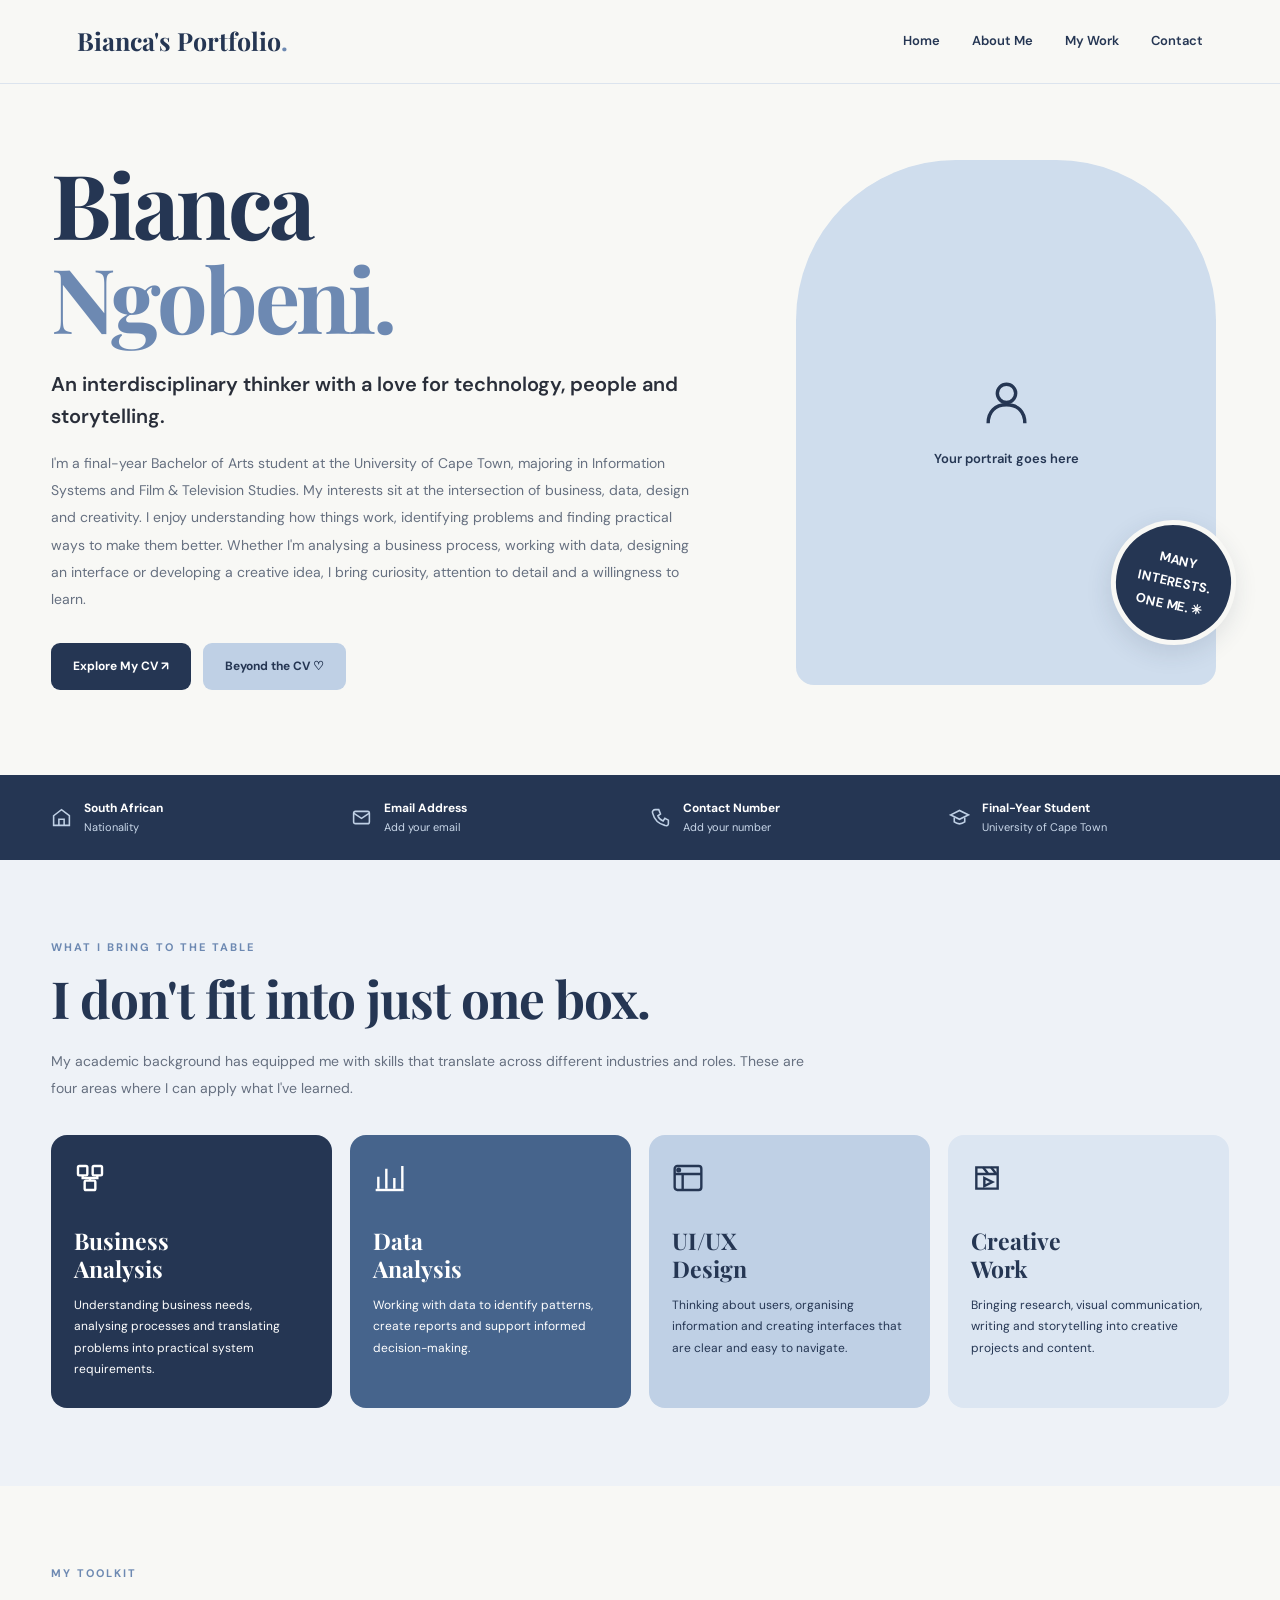
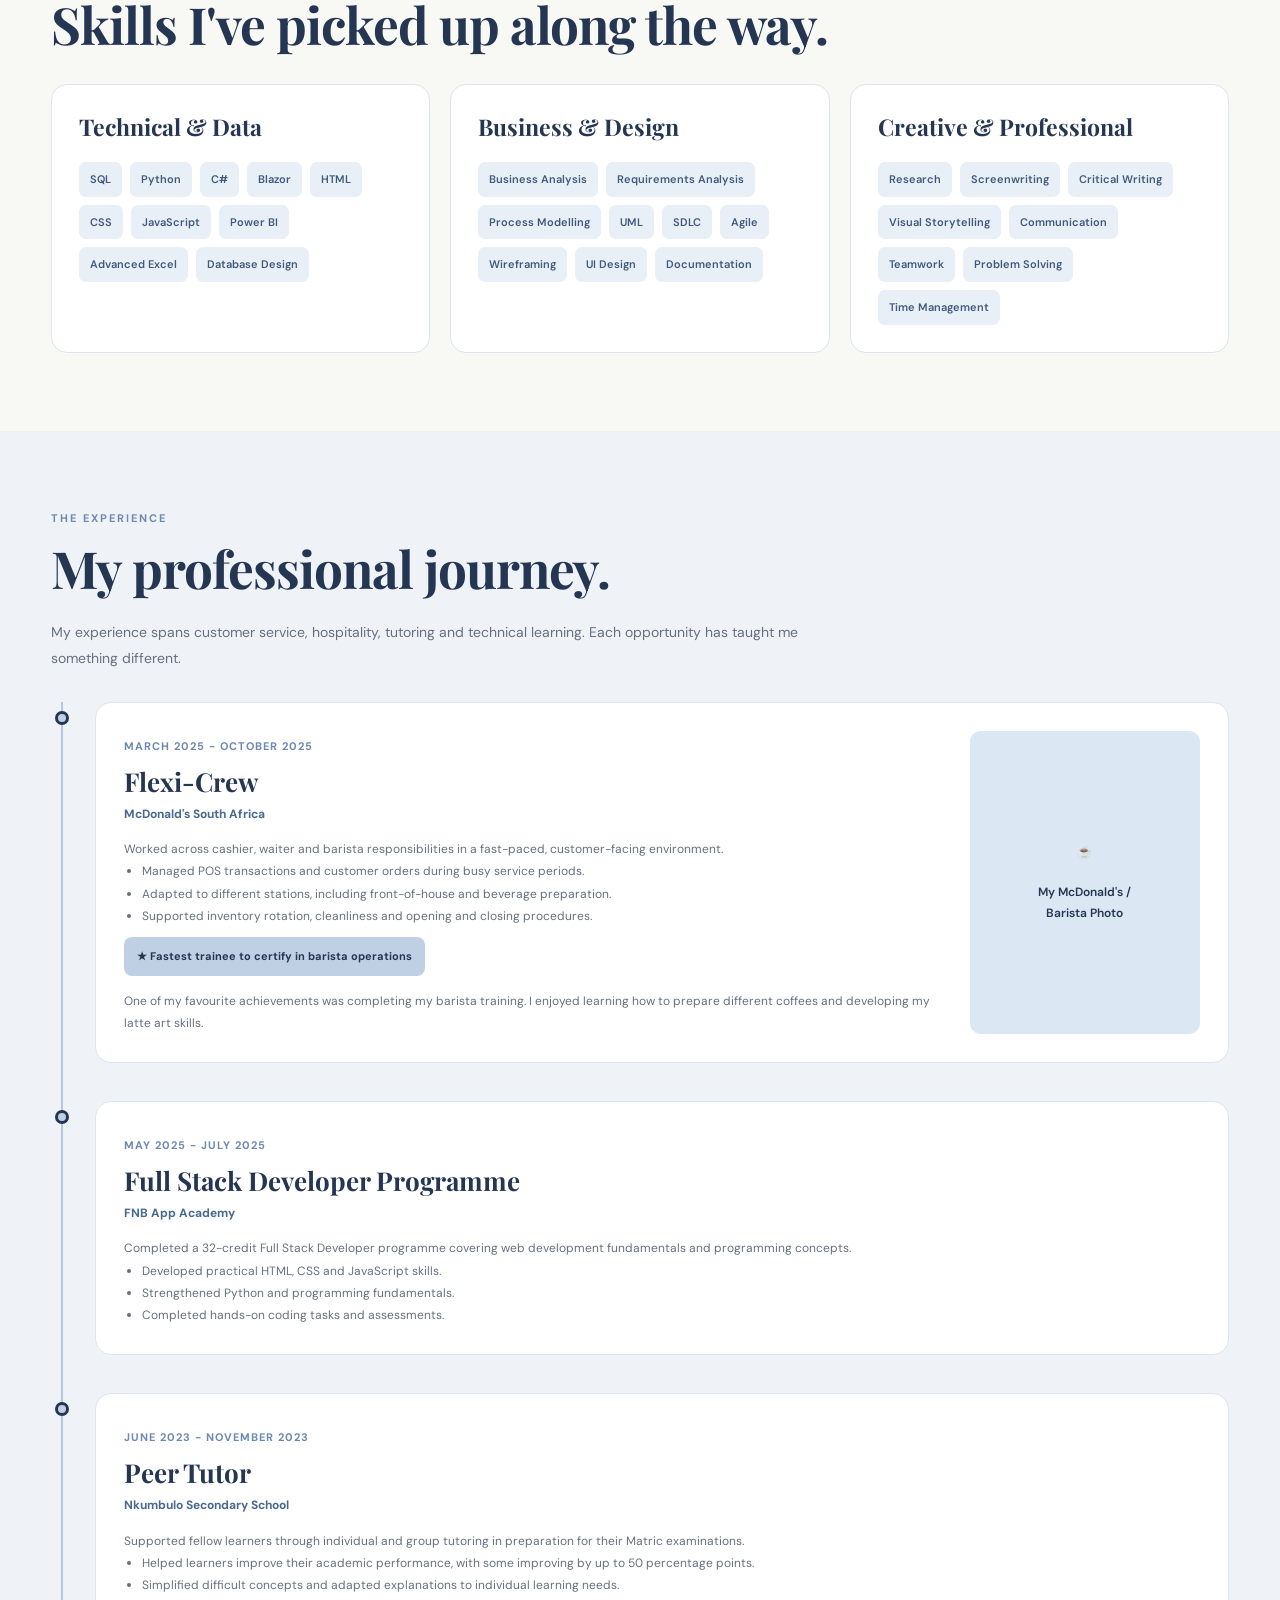
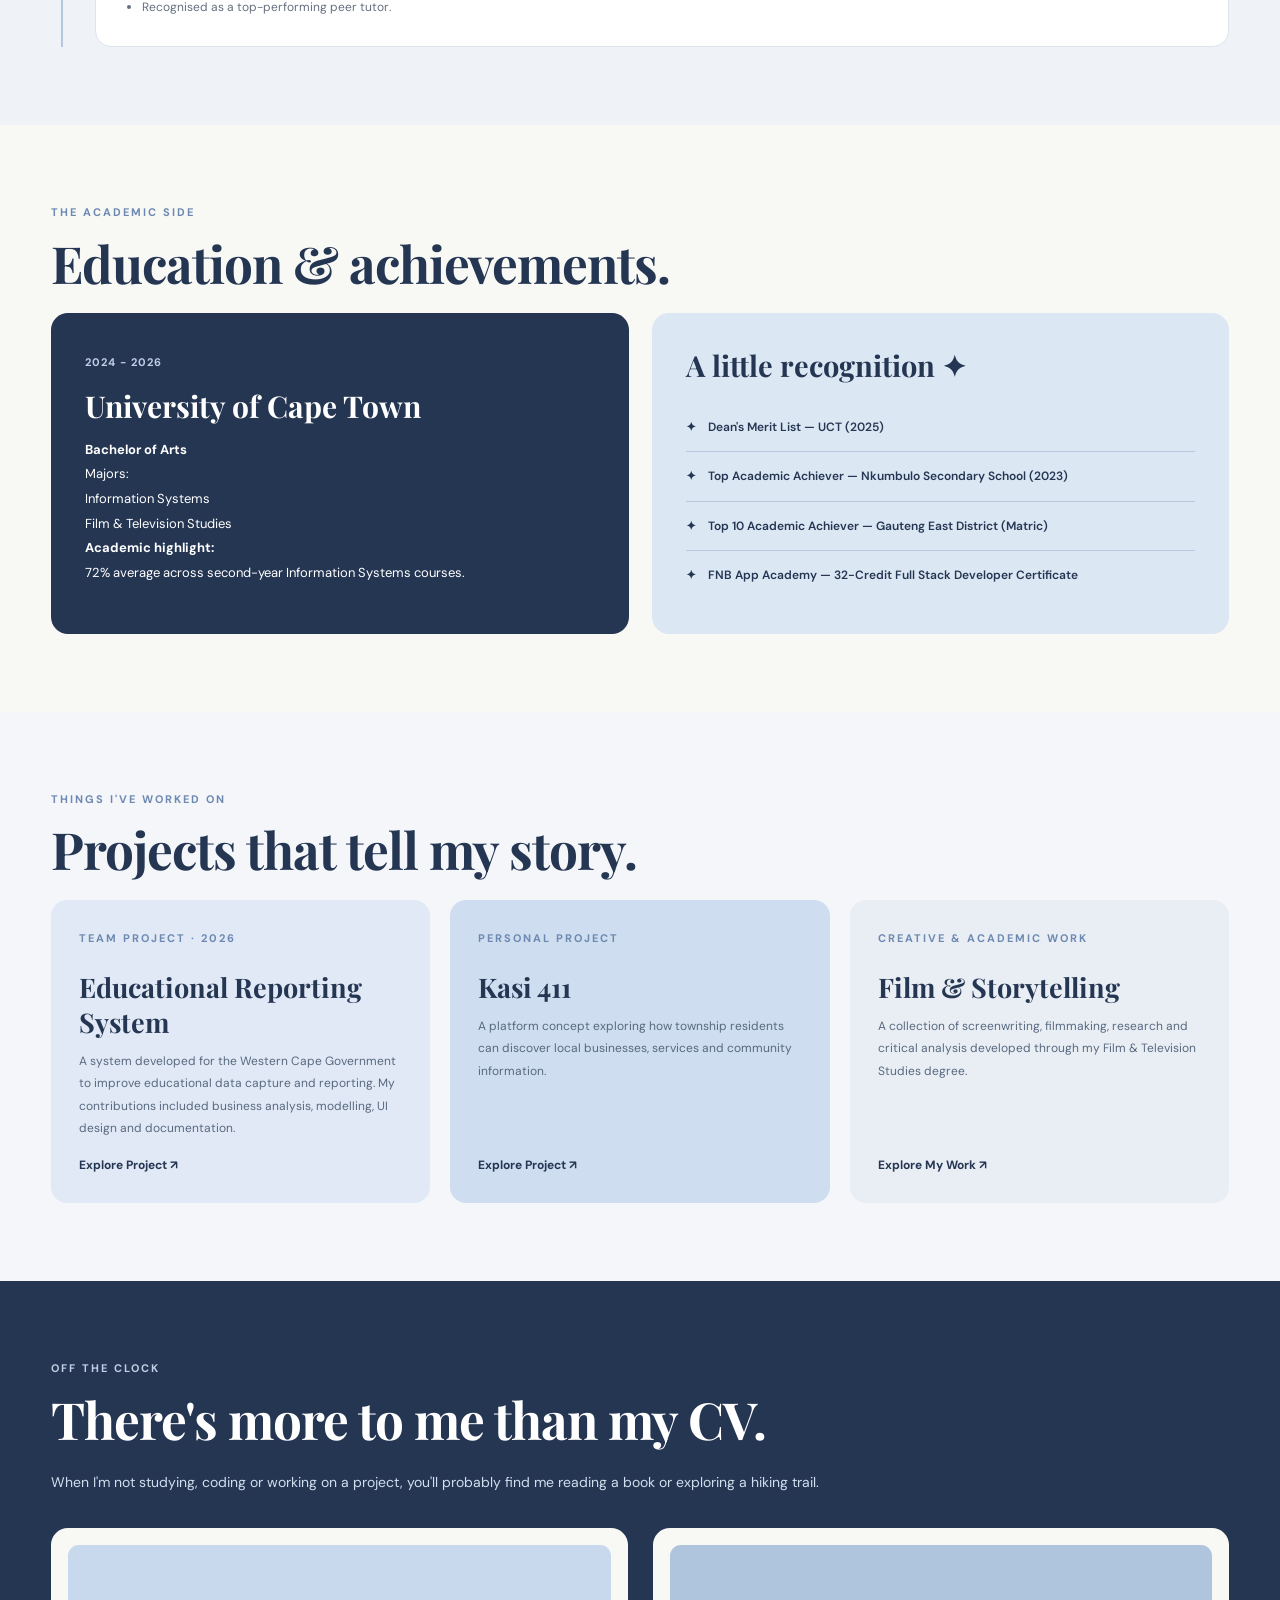
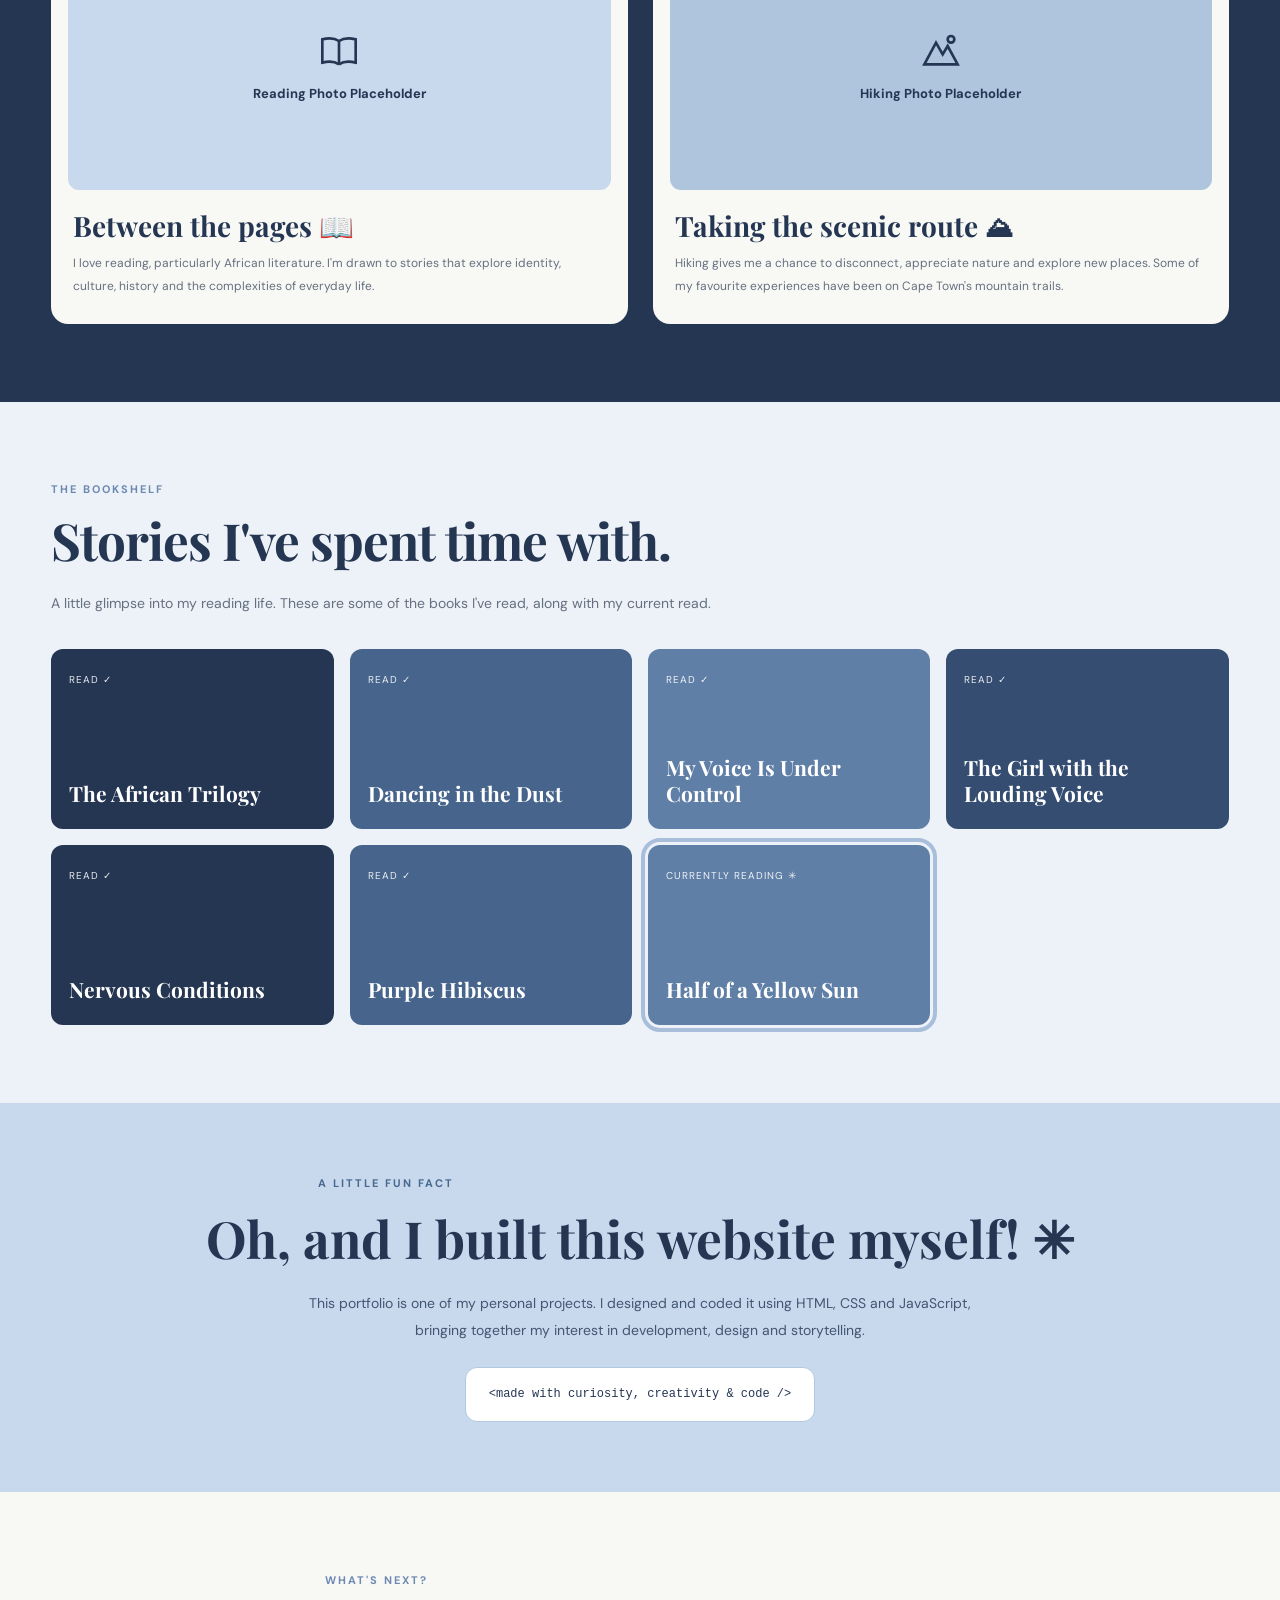
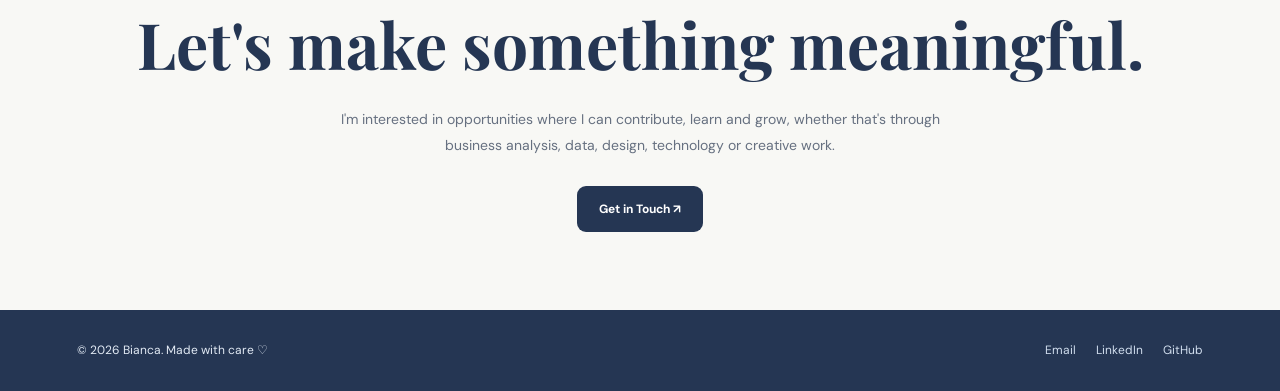
==== About.html @ 1e141e0b "Style Update" ====
<!DOCTYPE html>
<html lang="en">
<head>
<meta charset="UTF-8">
<meta name="viewport" content="width=device-width, initial-scale=1.0">

<title>About Me | Bianca Ngobeni</title>

<link rel="preconnect" href="https://fonts.googleapis.com">
<link rel="preconnect" href="https://fonts.gstatic.com" crossorigin>
<link href="https://fonts.googleapis.com/css2?family=DM+Sans:wght@400;500;600;700&family=Playfair+Display:wght@400;500;600;700;800&display=swap" rel="stylesheet">

<link rel="stylesheet" href="style.css">

<style>

/* ==========================================
   ABOUT ME — CREATIVE CV
   MIDNIGHT BLUE & POWDER PALETTE
========================================== */

body.about-cv {
    --midnight: #253653;
    --steel: #6D89B2;
    --powder: #BFD0E5;
    --pale-blue: #E8EFF7;
    --ivory: #F8F8F5;
    --white: #FFFFFF;
    --ink: #292E39;
    --muted: #667080;
    --border: #DCE4EE;

    margin: 0;
    background: var(--ivory);
    color: var(--ink);
    font-family: 'DM Sans', sans-serif;
    line-height: 1.7;
}

.about-cv *,
.about-cv *::before,
.about-cv *::after {
    box-sizing: border-box;
}

.about-cv h1,
.about-cv h2,
.about-cv h3,
.about-cv h4 {
    font-family: 'Playfair Display', Georgia, serif;
}

.about-cv a {
    text-decoration: none;
}

.about-cv .cv-container {
    width: min(92%, 1240px);
    margin: 0 auto;
}

.about-cv .cv-section {
    padding: 78px 0;
}

.about-cv .cv-eyebrow {
    color: var(--steel);
    font-size: 11px;
    font-weight: 700;
    letter-spacing: 2px;
    text-transform: uppercase;
    margin: 0 0 12px;
}

.about-cv .cv-section-heading {
    color: var(--midnight);
    font-size: clamp(34px, 4vw, 54px);
    line-height: 1.16;
    letter-spacing: -1px;
    margin: 0 0 20px;
}

.about-cv .cv-section-intro {
    max-width: 770px;
    color: var(--muted);
    font-size: 14px;
    line-height: 1.9;
    margin: 0 0 30px;
}

/* ==========================================
   NAVIGATION
========================================== */

.about-cv .navbar {
    position: sticky;
    top: 0;
    z-index: 1000;
    width: 100%;
    display: flex;
    align-items: center;
    justify-content: space-between;
    padding: 20px 6%;
    background: var(--ivory);
    border-bottom: 1px solid var(--border);
}

.about-cv .navbar .logo {
    font-family: 'Playfair Display', serif;
    font-size: 25px;
    font-weight: 700;
    color: var(--midnight);
    text-decoration: none;
}

.about-cv .navbar .logo span {
    color: var(--steel);
}

.about-cv .nav-links {
    display: flex;
    gap: 32px;
    align-items: center;
}

.about-cv .nav-links a {
    color: var(--midnight);
    font-size: 13px;
    font-weight: 600;
}

.about-cv .nav-links a:hover {
    color: var(--steel);
}

.about-cv .menu-toggle {
    display: none;
    border: 0;
    background: transparent;
    color: var(--midnight);
    font-size: 26px;
    cursor: pointer;
}

/* ==========================================
   HERO
========================================== */

.cv-hero {
    padding: 72px 0 85px;
    overflow: hidden;
    background: var(--ivory);
}

.cv-hero-grid {
    display: grid;
    grid-template-columns: 1.2fr 0.8fr;
    gap: 65px;
    align-items: center;
}

.cv-hello {
    display: inline-flex;
    align-items: center;
    gap: 8px;
    padding: 9px 17px;
    border-radius: 30px;
    background: var(--pale-blue);
    color: var(--midnight);
    font-size: 12px;
    font-weight: 700;
    margin-bottom: 25px;
}

.cv-hero h1 {
    color: var(--midnight);
    font-size: clamp(60px, 7vw, 100px);
    letter-spacing: -3px;
    line-height: 1.05;
    margin: 0 0 24px;
}

.cv-hero h1 span {
    color: var(--steel);
}

.cv-hero-subtitle {
    max-width: 660px;
    font-size: 20px;
    font-weight: 600;
    line-height: 1.6;
    margin: 0 0 18px;
}

.cv-hero-description {
    max-width: 650px;
    color: var(--muted);
    font-size: 14px;
    line-height: 1.95;
    margin: 0;
}

.cv-hero-actions {
    display: flex;
    flex-wrap: wrap;
    gap: 12px;
    margin-top: 30px;
}

.cv-btn {
    display: inline-flex;
    justify-content: center;
    align-items: center;
    gap: 9px;
    padding: 13px 22px;
    border-radius: 9px;
    font-size: 12px;
    font-weight: 700;
    transition: transform 0.2s, background 0.2s;
}

.cv-btn:hover {
    transform: translateY(-3px);
}

.cv-btn-primary {
    background: var(--midnight);
    color: var(--white) !important;
}

.cv-btn-primary:hover {
    background: #344C70;
}

.cv-btn-secondary {
    background: var(--powder);
    color: var(--midnight) !important;
}

/* PROFILE PHOTO */

.cv-photo-wrap {
    position: relative;
    max-width: 420px;
    width: 100%;
    margin: 0 auto;
}

.cv-photo {
    aspect-ratio: 4 / 5;
    background: #CFDDED;
    border-radius: 160px 160px 18px 18px;
    overflow: hidden;
    display: flex;
    align-items: center;
    justify-content: center;
}

.cv-photo img {
    width: 100%;
    height: 100%;
    object-fit: cover;
}

.cv-photo-placeholder {
    text-align: center;
    color: var(--midnight);
    padding: 25px;
}

.cv-photo-placeholder svg {
    width: 55px;
    height: 55px;
    margin-bottom: 10px;
}

.cv-photo-placeholder p {
    font-size: 13px;
    font-weight: 600;
}

.cv-photo-sticker {
    position: absolute;
    right: -20px;
    bottom: 40px;
    width: 125px;
    height: 125px;
    background: var(--midnight);
    color: var(--white);
    border: 5px solid var(--ivory);
    border-radius: 50%;
    display: flex;
    align-items: center;
    justify-content: center;
    text-align: center;
    transform: rotate(12deg);
    font-size: 13px;
    font-weight: 700;
    box-shadow: 0 8px 25px #25365320;
}

/* ==========================================
   QUICK INFORMATION
========================================== */

.cv-info-strip {
    background: var(--midnight);
    color: white;
    padding: 23px 0;
}

.cv-info-grid {
    display: grid;
    grid-template-columns: repeat(4, minmax(0, 1fr));
    gap: 20px;
}

.cv-info-item {
    display: flex;
    align-items: center;
    gap: 12px;
    font-size: 12px;
}

.cv-info-item svg {
    width: 21px;
    height: 21px;
    flex-shrink: 0;
    stroke: var(--powder);
}

.cv-info-item strong {
    display: block;
    font-size: 12px;
    color: white;
}

.cv-info-item span {
    display: block;
    font-size: 11px;
    color: #C9D7E9;
}

.cv-info-item a {
    color: white;
}

/* ==========================================
   INTERDISCIPLINARY ROLES
========================================== */

.cv-disciplines {
    background: #EEF2F7;
}

.cv-discipline-grid {
    display: grid;
    grid-template-columns: repeat(4, minmax(0, 1fr));
    gap: 18px;
    margin-top: 34px;
}

.cv-discipline-card {
    min-height: 230px;
    border-radius: 16px;
    padding: 27px 23px;
    transition: transform 0.2s;
}

.cv-discipline-card:hover {
    transform: translateY(-5px);
}

.cv-discipline-card svg {
    width: 32px;
    height: 32px;
    margin-bottom: 25px;
    stroke-width: 1.8;
}

.cv-discipline-card h3 {
    font-size: 23px;
    line-height: 1.2;
    margin: 0 0 12px;
}

.cv-discipline-card p {
    font-size: 12px;
    line-height: 1.8;
    margin: 0;
}

.cv-discipline-card:nth-child(1) {
    background: var(--midnight);
    color: white;
}

.cv-discipline-card:nth-child(2) {
    background: #46648C;
    color: white;
}

.cv-discipline-card:nth-child(3) {
    background: var(--powder);
    color: var(--midnight);
}

.cv-discipline-card:nth-child(4) {
    background: #DCE6F2;
    color: var(--midnight);
}

/* ==========================================
   SKILLS
========================================== */

.cv-skills-grid {
    display: grid;
    grid-template-columns: repeat(3, minmax(0, 1fr));
    gap: 20px;
    margin-top: 30px;
}

.cv-skill-box {
    background: white;
    border: 1px solid var(--border);
    border-radius: 16px;
    padding: 27px;
}

.cv-skill-box h3 {
    color: var(--midnight);
    font-size: 23px;
    margin: 0 0 20px;
}

.cv-skill-tags {
    display: flex;
    flex-wrap: wrap;
    gap: 8px;
}

.cv-skill-tags span {
    padding: 8px 11px;
    border-radius: 7px;
    background: var(--pale-blue);
    color: #405A7C;
    font-size: 11px;
    font-weight: 600;
}

/* ==========================================
   PROFESSIONAL EXPERIENCE
========================================== */

.cv-experience {
    background: #EFF3F8;
}

.cv-timeline {
    border-left: 2px solid #B4C7DE;
    margin-left: 10px;
    padding-left: 32px;
}

.cv-timeline-item {
    position: relative;
    margin-bottom: 38px;
}

.cv-timeline-item:last-child {
    margin-bottom: 0;
}

.cv-timeline-item::before {
    content: "";
    position: absolute;
    left: -40px;
    top: 9px;
    width: 14px;
    height: 14px;
    background: var(--powder);
    border: 3px solid var(--midnight);
    border-radius: 50%;
}

.cv-experience-card {
    display: grid;
    grid-template-columns: minmax(0, 1fr) 230px;
    gap: 26px;
    background: white;
    border: 1px solid var(--border);
    border-radius: 16px;
    padding: 28px;
}

.cv-experience-card.no-photo {
    grid-template-columns: 1fr;
}

.cv-date {
    color: var(--steel);
    font-size: 11px;
    font-weight: 700;
    letter-spacing: 1px;
}

.cv-experience-card h3 {
    color: var(--midnight);
    font-size: 26px;
    margin: 7px 0 5px;
}

.cv-company {
    color: #49698F;
    font-size: 12px;
    font-weight: 700;
    margin-bottom: 14px;
}

.cv-experience-card p,
.cv-experience-card li {
    color: var(--muted);
    font-size: 12px;
    line-height: 1.85;
}

.cv-experience-card ul {
    padding-left: 18px;
}

.cv-experience-photo {
    min-height: 235px;
    background: #DCE7F4;
    border-radius: 11px;
    overflow: hidden;
    display: flex;
    align-items: center;
    justify-content: center;
    text-align: center;
    color: var(--midnight);
    font-size: 12px;
    font-weight: 600;
}

.cv-experience-photo img {
    width: 100%;
    height: 100%;
    object-fit: cover;
}

.cv-achievement-pill {
    display: inline-flex;
    align-items: center;
    gap: 7px;
    background: var(--powder);
    color: var(--midnight);
    border-radius: 8px;
    padding: 10px 13px;
    font-size: 11px;
    font-weight: 700;
    margin-top: 10px;
}

/* ==========================================
   EDUCATION & ACHIEVEMENTS
========================================== */

.cv-education-grid {
    display: grid;
    grid-template-columns: 1fr 1fr;
    gap: 23px;
}

.cv-education-card {
    background: var(--midnight);
    color: white;
    border-radius: 17px;
    padding: 34px;
}

.cv-education-card h3 {
    font-size: 30px;
    margin: 12px 0;
}

.cv-education-card p {
    font-size: 13px;
    line-height: 1.9;
}

.cv-education-card .cv-date {
    color: var(--powder);
}

.cv-awards-card {
    background: #DCE7F4;
    color: var(--midnight);
    border-radius: 17px;
    padding: 34px;
}

.cv-awards-card h3 {
    font-size: 29px;
    margin: 0 0 18px;
}

.cv-award-item {
    display: flex;
    gap: 12px;
    align-items: flex-start;
    padding: 14px 0;
    border-bottom: 1px solid #B8C9DE;
    font-size: 12px;
    font-weight: 600;
}

.cv-award-item:last-child {
    border-bottom: 0;
}

.cv-award-item svg {
    width: 19px;
    height: 19px;
    flex-shrink: 0;
}

/* ==========================================
   PROJECTS
========================================== */

.cv-projects {
    background: #F4F6FA;
}

.cv-project-grid {
    display: grid;
    grid-template-columns: repeat(3, minmax(0, 1fr));
    gap: 20px;
}

.cv-project-card {
    min-height: 260px;
    display: flex;
    flex-direction: column;
    padding: 28px;
    border-radius: 16px;
    background: #E0E9F5;
}

.cv-project-card:nth-child(2) {
    background: #CEDDEF;
}

.cv-project-card:nth-child(3) {
    background: #E9EEF5;
}

.cv-project-card h3 {
    color: var(--midnight);
    font-size: 27px;
    margin: 10px 0;
}

.cv-project-card p {
    color: #58697F;
    font-size: 12px;
    line-height: 1.85;
}

.cv-project-card a {
    color: var(--midnight);
    font-size: 12px;
    font-weight: 700;
    margin-top: auto;
    padding-top: 16px;
}

/* ==========================================
   PERSONAL INTERESTS
========================================== */

.cv-personal {
    background: var(--midnight);
    color: white;
}

.cv-personal .cv-eyebrow {
    color: var(--powder);
}

.cv-personal .cv-section-heading {
    color: white;
}

.cv-personal .cv-section-intro {
    color: #D1DEEE;
}

.cv-hobby-grid {
    display: grid;
    grid-template-columns: 1fr 1fr;
    gap: 25px;
    margin-top: 32px;
}

.cv-hobby-card {
    background: var(--ivory);
    color: var(--ink);
    padding: 17px;
    border-radius: 17px;
}

.cv-hobby-image {
    height: 245px;
    border-radius: 11px;
    background: #C8D9ED;
    display: flex;
    align-items: center;
    justify-content: center;
    overflow: hidden;
    text-align: center;
}

.cv-hobby-card:nth-child(2) .cv-hobby-image {
    background: #AFC5DE;
}

.cv-hobby-image img {
    width: 100%;
    height: 100%;
    object-fit: cover;
}

.cv-hobby-image .placeholder {
    color: var(--midnight);
    font-size: 13px;
    font-weight: 700;
}

.cv-hobby-image svg {
    display: block;
    width: 40px;
    height: 40px;
    margin: 0 auto 12px;
}

.cv-hobby-card h3 {
    color: var(--midnight);
    font-size: 28px;
    margin: 18px 5px 8px;
}

.cv-hobby-card p {
    color: var(--muted);
    font-size: 12px;
    line-height: 1.85;
    margin: 0 5px 10px;
}

/* ==========================================
   READING SHELF
========================================== */

.cv-books {
    background: #EDF2F8;
}

.cv-books-grid {
    display: grid;
    grid-template-columns: repeat(4, minmax(0, 1fr));
    gap: 16px;
    margin-top: 32px;
}

.cv-book {
    min-height: 180px;
    border-radius: 12px;
    padding: 22px 18px;
    display: flex;
    flex-direction: column;
    justify-content: space-between;
    color: white;
    transition: transform 0.2s;
}

.cv-book:hover {
    transform: translateY(-5px) rotate(-1deg);
}

.cv-book:nth-child(4n+1) {
    background: #253653;
}

.cv-book:nth-child(4n+2) {
    background: #47658C;
}

.cv-book:nth-child(4n+3) {
    background: #607FA7;
}

.cv-book:nth-child(4n+4) {
    background: #344D70;
}

.cv-book small {
    font-size: 10px;
    letter-spacing: 1px;
    text-transform: uppercase;
    opacity: 0.9;
}

.cv-book h3 {
    font-size: 21px;
    line-height: 1.25;
    margin: 18px 0 0;
}

.cv-book.current {
    outline: 4px solid #A8BEDA;
    outline-offset: 3px;
}

/* ==========================================
   FUN FACT
========================================== */

.cv-fun-fact {
    background: #C8D9ED;
    text-align: center;
    padding: 70px 0;
}

.cv-fun-fact .cv-eyebrow {
    color: #49698F;
}

.cv-fun-fact h2 {
    color: var(--midnight);
    font-size: clamp(35px, 4vw, 53px);
    margin: 12px 0 18px;
}

.cv-fun-fact p {
    max-width: 670px;
    margin: auto;
    color: #435671;
    font-size: 14px;
    line-height: 1.9;
}

.cv-fun-fact .cv-code {
    display: inline-block;
    background: white;
    border: 1px solid #B2C7E0;
    border-radius: 12px;
    padding: 16px 23px;
    margin-top: 24px;
    font-family: monospace;
    font-size: 12px;
    color: var(--midnight);
}

/* ==========================================
   CONTACT & FOOTER
========================================== */

.cv-contact {
    background: var(--ivory);
    text-align: center;
}

.cv-contact h2 {
    color: var(--midnight);
    font-size: clamp(40px, 5vw, 65px);
    margin: 0 0 20px;
}

.cv-contact p {
    max-width: 650px;
    margin: 0 auto 27px;
    color: var(--muted);
    font-size: 14px;
    line-height: 1.9;
}

.about-cv .footer {
    background: var(--midnight);
    color: #D1DEEE;
    padding: 30px 6%;
    display: flex;
    align-items: center;
    justify-content: space-between;
    gap: 20px;
}

.about-cv .footer p {
    font-size: 12px;
    margin: 0;
}

.about-cv .footer-links {
    display: flex;
    flex-wrap: wrap;
    gap: 20px;
}

.about-cv .footer-links a {
    color: #D1DEEE;
    font-size: 12px;
}

/* ==========================================
   RESPONSIVE DESIGN
========================================== */

@media (max-width: 950px) {

    .cv-hero-grid,
    .cv-education-grid {
        grid-template-columns: 1fr;
    }

    .cv-discipline-grid,
    .cv-skills-grid,
    .cv-project-grid {
        grid-template-columns: repeat(2, minmax(0, 1fr));
    }

    .cv-info-grid {
        grid-template-columns: repeat(2, minmax(0, 1fr));
    }

    .cv-photo-wrap {
        max-width: 360px;
    }
}

@media (max-width: 650px) {

    .about-cv .navbar {
        padding: 18px 5%;
    }

    .about-cv .navbar .logo {
        font-size: 22px;
    }

    .about-cv .menu-toggle {
        display: block;
    }

    .about-cv .nav-links {
        display: none;
        position: absolute;
        top: 100%;
        left: 0;
        right: 0;
        background: var(--ivory);
        padding: 22px 5%;
        flex-direction: column;
        align-items: flex-start;
        gap: 18px;
        border-bottom: 1px solid var(--border);
    }

    .about-cv .nav-links.active {
        display: flex;
    }

    .about-cv .cv-section {
        padding: 50px 0;
    }

    .cv-hero {
        padding: 42px 0 55px;
    }

    .cv-hero-grid {
        gap: 40px;
    }

    .cv-hero h1 {
        font-size: 55px;
    }

    .cv-hero-subtitle {
        font-size: 18px;
    }

    .cv-discipline-grid,
    .cv-skills-grid,
    .cv-project-grid,
    .cv-hobby-grid,
    .cv-education-grid,
    .cv-experience-card {
        grid-template-columns: 1fr;
    }

    .cv-books-grid {
        grid-template-columns: repeat(2, minmax(0, 1fr));
    }

    .cv-info-grid {
        grid-template-columns: 1fr;
    }

    .cv-photo-sticker {
        right: 0;
        width: 108px;
        height: 108px;
        font-size: 11px;
    }

    .cv-experience-photo {
        height: 260px;
    }

    .cv-timeline {
        padding-left: 23px;
    }

    .cv-timeline-item::before {
        left: -31px;
    }

    .about-cv .footer {
        flex-direction: column;
        text-align: center;
    }
}

</style>
</head>

<body class="about-cv">

<!-- ==========================================
     NAVIGATION
========================================== -->

<header class="navbar">

    <a href="index.html" class="logo">
        Bianca's Portfolio<span>.</span>
    </a>

    <nav class="nav-links" id="navLinks">
        <a href="index.html">Home</a>
        <a href="about.html">About Me</a>
        <a href="index.html#work">My Work</a>
        <a href="#contact">Contact</a>
    </nav>

    <button
        class="menu-toggle"
        id="menuToggle"
        type="button"
        aria-label="Toggle navigation"
        aria-expanded="false">
        ☰
    </button>

</header>

<main>

<!-- ==========================================
     HERO
========================================== -->

<section class="cv-hero">

    <div class="cv-container cv-hero-grid">

        <div>

            <h1>
                Bianca<br>
                <span>Ngobeni.</span>
            </h1>

            <p class="cv-hero-subtitle">
                An interdisciplinary thinker with a love
                for technology, people and storytelling.
            </p>

            <p class="cv-hero-description">
                I'm a final-year Bachelor of Arts student at
                the University of Cape Town, majoring in
                Information Systems and Film & Television Studies.

                My interests sit at the intersection of business,
                data, design and creativity. I enjoy understanding
                how things work, identifying problems and finding
                practical ways to make them better.

                Whether I'm analysing a business process,
                working with data, designing an interface or
                developing a creative idea, I bring curiosity,
                attention to detail and a willingness to learn.
            </p>

            <div class="cv-hero-actions">

                <a href="#experience"
                   class="cv-btn cv-btn-primary">
                    Explore My CV ↗
                </a>

                <a href="#personal"
                   class="cv-btn cv-btn-secondary">
                    Beyond the CV ♡
                </a>

            </div>

        </div>

        <div class="cv-photo-wrap">

            <div class="cv-photo">

                <!-- PROFILE PHOTO -->
                <!--
                <img
                    src="images/about/profile.jpg"
                    alt="Bianca Ngobeni">
                -->

                <div class="cv-photo-placeholder">

                    <svg viewBox="0 0 24 24"
                         fill="none"
                         stroke="currentColor"
                         stroke-width="1.5">

                        <circle cx="12" cy="8" r="4"/>
                        <path d="M4 21c0-5 3-8 8-8s8 3 8 8"/>

                    </svg>

                    <p>Your portrait goes here</p>

                </div>

            </div>

            <div class="cv-photo-sticker">
                MANY<br>
                INTERESTS.<br>
                ONE ME. ✳
            </div>

        </div>

    </div>

</section>

<!-- ==========================================
     QUICK INFORMATION
========================================== -->

<section class="cv-info-strip">

    <div class="cv-container cv-info-grid">

        <div class="cv-info-item">

            <svg viewBox="0 0 24 24"
                 fill="none"
                 stroke="currentColor"
                 stroke-width="1.8">

                <path d="M3 10l9-7 9 7v11H3z"/>
                <path d="M9 21v-7h6v7"/>

            </svg>

            <div>
                <strong>South African</strong>
                <span>Nationality</span>
            </div>

        </div>

        <div class="cv-info-item">

            <svg viewBox="0 0 24 24"
                 fill="none"
                 stroke="currentColor"
                 stroke-width="1.8">

                <path d="M3 7l9 6 9-6"/>
                <rect x="3" y="5"
                      width="18" height="14" rx="2"/>

            </svg>

            <div>
                <strong>Email Address</strong>
                <span>Add your email</span>
            </div>

        </div>

        <div class="cv-info-item">

            <svg viewBox="0 0 24 24"
                 fill="none"
                 stroke="currentColor"
                 stroke-width="1.8">

                <path d="M6 3h4l2 5-3 2c1 3 3 5 6 6l2-3 4 2v4c0 2-2 3-4 2C9 19 5 15 3 7c-1-2 1-4 3-4z"/>

            </svg>

            <div>
                <strong>Contact Number</strong>
                <span>Add your number</span>
            </div>

        </div>

        <div class="cv-info-item">

            <svg viewBox="0 0 24 24"
                 fill="none"
                 stroke="currentColor"
                 stroke-width="1.8">

                <path d="M2 9l10-5 10 5-10 5z"/>
                <path d="M6 12v5c4 3 8 3 12 0v-5"/>

            </svg>

            <div>
                <strong>Final-Year Student</strong>
                <span>University of Cape Town</span>
            </div>

        </div>

    </div>

</section>

<!-- ==========================================
     INTERDISCIPLINARY ROLES
========================================== -->

<section class="cv-section cv-disciplines">

    <div class="cv-container">

        <p class="cv-eyebrow">
            WHAT I BRING TO THE TABLE
        </p>

        <h2 class="cv-section-heading">
            I don't fit into just one box.
        </h2>

        <p class="cv-section-intro">
            My academic background has equipped me with skills
            that translate across different industries and roles.
            These are four areas where I can apply what I've learned.
        </p>

        <div class="cv-discipline-grid">

            <!-- BUSINESS ANALYSIS -->

            <article class="cv-discipline-card">

                <svg viewBox="0 0 24 24"
                     fill="none"
                     stroke="currentColor">

                    <rect x="3" y="3"
                          width="7" height="7" rx="1"/>

                    <rect x="14" y="3"
                          width="7" height="7" rx="1"/>

                    <rect x="8" y="14"
                          width="8" height="7" rx="1"/>

                    <path d="M6.5 10v2h11v-2M12 12v2"/>

                </svg>

                <h3>
                    Business<br>Analysis
                </h3>

                <p>
                    Understanding business needs, analysing
                    processes and translating problems into
                    practical system requirements.
                </p>

            </article>

            <!-- DATA ANALYSIS -->

            <article class="cv-discipline-card">

                <svg viewBox="0 0 24 24"
                     fill="none"
                     stroke="currentColor">

                    <path d="M4 20V11M10 20V5M16 20v-8M22 20V3"/>
                    <path d="M2 21h21"/>

                </svg>

                <h3>
                    Data<br>Analysis
                </h3>

                <p>
                    Working with data to identify patterns,
                    create reports and support informed
                    decision-making.
                </p>

            </article>

            <!-- UI/UX -->

            <article class="cv-discipline-card">

                <svg viewBox="0 0 24 24"
                     fill="none"
                     stroke="currentColor">

                    <rect x="2" y="3"
                          width="20" height="18" rx="2"/>

                    <path d="M2 9h20M8 9v12"/>
                    <circle cx="5" cy="6" r="1"/>

                </svg>

                <h3>
                    UI/UX<br>Design
                </h3>

                <p>
                    Thinking about users, organising information
                    and creating interfaces that are clear
                    and easy to navigate.
                </p>

            </article>

            <!-- CREATIVE -->

            <article class="cv-discipline-card">

                <svg viewBox="0 0 24 24"
                     fill="none"
                     stroke="currentColor">

                    <path d="M4 4h16v16H4z"/>
                    <path d="M4 9h16M9 4l4 5M15 4l4 5"/>
                    <path d="M10 12l6 3-6 3z"/>

                </svg>

                <h3>
                    Creative<br>Work
                </h3>

                <p>
                    Bringing research, visual communication,
                    writing and storytelling into creative
                    projects and content.
                </p>

            </article>

        </div>

    </div>

</section>

<!-- ==========================================
     SKILLS
========================================== -->

<section class="cv-section">

    <div class="cv-container">

        <p class="cv-eyebrow">MY TOOLKIT</p>

        <h2 class="cv-section-heading">
            Skills I've picked up along the way.
        </h2>

        <div class="cv-skills-grid">

            <div class="cv-skill-box">

                <h3>Technical & Data</h3>

                <div class="cv-skill-tags">
                    <span>SQL</span>
                    <span>Python</span>
                    <span>C#</span>
                    <span>Blazor</span>
                    <span>HTML</span>
                    <span>CSS</span>
                    <span>JavaScript</span>
                    <span>Power BI</span>
                    <span>Advanced Excel</span>
                    <span>Database Design</span>
                </div>

            </div>

            <div class="cv-skill-box">

                <h3>Business & Design</h3>

                <div class="cv-skill-tags">
                    <span>Business Analysis</span>
                    <span>Requirements Analysis</span>
                    <span>Process Modelling</span>
                    <span>UML</span>
                    <span>SDLC</span>
                    <span>Agile</span>
                    <span>Wireframing</span>
                    <span>UI Design</span>
                    <span>Documentation</span>
                </div>

            </div>

            <div class="cv-skill-box">

                <h3>Creative & Professional</h3>

                <div class="cv-skill-tags">
                    <span>Research</span>
                    <span>Screenwriting</span>
                    <span>Critical Writing</span>
                    <span>Visual Storytelling</span>
                    <span>Communication</span>
                    <span>Teamwork</span>
                    <span>Problem Solving</span>
                    <span>Time Management</span>
                </div>

            </div>

        </div>

    </div>

</section>

<!-- ==========================================
     PROFESSIONAL EXPERIENCE
========================================== -->

<section class="cv-section cv-experience" id="experience">

    <div class="cv-container">

        <p class="cv-eyebrow">
            THE EXPERIENCE
        </p>

        <h2 class="cv-section-heading">
            My professional journey.
        </h2>

        <p class="cv-section-intro">
            My experience spans customer service, hospitality,
            tutoring and technical learning. Each opportunity
            has taught me something different.
        </p>

        <div class="cv-timeline">

            <!-- MCDONALD'S -->

            <div class="cv-timeline-item">

                <div class="cv-experience-card">

                    <div>

                        <span class="cv-date">
                            MARCH 2025 - OCTOBER 2025
                        </span>

                        <h3>Flexi-Crew</h3>

                        <div class="cv-company">
                            McDonald's South Africa
                        </div>

                        <p>
                            Worked across cashier, waiter and barista
                            responsibilities in a fast-paced,
                            customer-facing environment.
                        </p>

                        <ul>

                            <li>
                                Managed POS transactions and customer
                                orders during busy service periods.
                            </li>

                            <li>
                                Adapted to different stations,
                                including front-of-house and
                                beverage preparation.
                            </li>

                            <li>
                                Supported inventory rotation,
                                cleanliness and opening and
                                closing procedures.
                            </li>

                        </ul>

                        <div class="cv-achievement-pill">
                            ★ Fastest trainee to certify in barista operations
                        </div>

                        <p style="margin-top:14px;">
                            One of my favourite achievements was
                            completing my barista training. I enjoyed
                            learning how to prepare different coffees
                            and developing my latte art skills.
                        </p>

                    </div>

                    <div class="cv-experience-photo">

                        <!-- MCDONALD'S PHOTO -->
                        <!--
                        <img
                            src="images/about/mcdonalds.jpg"
                            alt="Bianca at McDonald's">
                        -->

                        <span>
                            ☕<br><br>
                            My McDonald's /<br>
                            Barista Photo
                        </span>

                    </div>

                </div>

            </div>

            <!-- FNB -->

            <div class="cv-timeline-item">

                <div class="cv-experience-card no-photo">

                    <div>

                        <span class="cv-date">
                            MAY 2025 - JULY 2025
                        </span>

                        <h3>Full Stack Developer Programme</h3>

                        <div class="cv-company">
                            FNB App Academy
                        </div>

                        <p>
                            Completed a 32-credit Full Stack
                            Developer programme covering web
                            development fundamentals and
                            programming concepts.
                        </p>

                        <ul>

                            <li>
                                Developed practical HTML, CSS
                                and JavaScript skills.
                            </li>

                            <li>
                                Strengthened Python and
                                programming fundamentals.
                            </li>

                            <li>
                                Completed hands-on coding tasks
                                and assessments.
                            </li>

                        </ul>

                    </div>

                </div>

            </div>

            <!-- PEER TUTOR -->

            <div class="cv-timeline-item">

                <div class="cv-experience-card no-photo">

                    <div>

                        <span class="cv-date">
                            JUNE 2023 - NOVEMBER 2023
                        </span>

                        <h3>Peer Tutor</h3>

                        <div class="cv-company">
                            Nkumbulo Secondary School
                        </div>

                        <p>
                            Supported fellow learners through
                            individual and group tutoring in
                            preparation for their Matric examinations.
                        </p>

                        <ul>

                            <li>
                                Helped learners improve their
                                academic performance, with some
                                improving by up to 50 percentage points.
                            </li>

                            <li>
                                Simplified difficult concepts
                                and adapted explanations to
                                individual learning needs.
                            </li>

                            <li>
                                Recognised as a top-performing
                                peer tutor.
                            </li>

                        </ul>

                    </div>

                </div>

            </div>

        </div>

    </div>

</section>

<!-- ==========================================
     EDUCATION AND ACHIEVEMENTS
========================================== -->

<section class="cv-section">

    <div class="cv-container">

        <p class="cv-eyebrow">
            THE ACADEMIC SIDE
        </p>

        <h2 class="cv-section-heading">
            Education & achievements.
        </h2>

        <div class="cv-education-grid">

            <div class="cv-education-card">

                <span class="cv-date">
                    2024 - 2026
                </span>

                <h3>
                    University of Cape Town
                </h3>

                <p>
                    <strong>Bachelor of Arts</strong>
                </p>

                <p>
                    Majors:<br>
                    Information Systems<br>
                    Film & Television Studies
                </p>

                <p>
                    <strong>Academic highlight:</strong><br>
                    72% average across second-year
                    Information Systems courses.
                </p>

            </div>

            <div class="cv-awards-card">

                <h3>
                    A little recognition ✦
                </h3>

                <div class="cv-award-item">
                    <span>✦</span>
                    <span>
                        Dean's Merit List — UCT (2025)
                    </span>
                </div>

                <div class="cv-award-item">
                    <span>✦</span>
                    <span>
                        Top Academic Achiever —
                        Nkumbulo Secondary School (2023)
                    </span>
                </div>

                <div class="cv-award-item">
                    <span>✦</span>
                    <span>
                        Top 10 Academic Achiever —
                        Gauteng East District (Matric)
                    </span>
                </div>

                <div class="cv-award-item">
                    <span>✦</span>
                    <span>
                        FNB App Academy —
                        32-Credit Full Stack Developer Certificate
                    </span>
                </div>

            </div>

        </div>

    </div>

</section>

<!-- ==========================================
     PROJECTS
========================================== -->

<section class="cv-section cv-projects">

    <div class="cv-container">

        <p class="cv-eyebrow">
            THINGS I'VE WORKED ON
        </p>

        <h2 class="cv-section-heading">
            Projects that tell my story.
        </h2>

        <div class="cv-project-grid">

            <article class="cv-project-card">

                <p class="cv-eyebrow">
                    TEAM PROJECT · 2026
                </p>

                <h3>
                    Educational Reporting System
                </h3>

                <p>
                    A system developed for the Western Cape
                    Government to improve educational data
                    capture and reporting. My contributions
                    included business analysis, modelling,
                    UI design and documentation.
                </p>

                <a href="erps.html">
                    Explore Project ↗
                </a>

            </article>

            <article class="cv-project-card">

                <p class="cv-eyebrow">
                    PERSONAL PROJECT
                </p>

                <h3>Kasi 411</h3>

                <p>
                    A platform concept exploring how township
                    residents can discover local businesses,
                    services and community information.
                </p>

                <a href="kasi-411.html">
                    Explore Project ↗
                </a>

            </article>

            <article class="cv-project-card">

                <p class="cv-eyebrow">
                    CREATIVE & ACADEMIC WORK
                </p>

                <h3>
                    Film & Storytelling
                </h3>

                <p>
                    A collection of screenwriting, filmmaking,
                    research and critical analysis developed
                    through my Film & Television Studies degree.
                </p>

                <a href="film.html">
                    Explore My Work ↗
                </a>

            </article>

        </div>

    </div>

</section>

<!-- ==========================================
     PERSONAL INTERESTS
========================================== -->

<section class="cv-section cv-personal" id="personal">

    <div class="cv-container">

        <p class="cv-eyebrow">
            OFF THE CLOCK
        </p>

        <h2 class="cv-section-heading">
            There's more to me than my CV.
        </h2>

        <p class="cv-section-intro">
            When I'm not studying, coding or working on a
            project, you'll probably find me reading a book
            or exploring a hiking trail.
        </p>

        <div class="cv-hobby-grid">

            <!-- READING -->

            <div class="cv-hobby-card">

                <div class="cv-hobby-image">

                    <!-- READING PHOTO -->
                    <!--
                    <img
                        src="images/about/reading.jpg"
                        alt="My reading corner">
                    -->

                    <div class="placeholder">

                        <svg viewBox="0 0 24 24"
                             fill="none"
                             stroke="currentColor"
                             stroke-width="1.6">

                            <path d="M12 6c-3-2-6-2-10-1v14c4-1 7-1 10 1"/>
                            <path d="M12 6c3-2 6-2 10-1v14c-4-1-7-1-10 1"/>
                            <path d="M12 6v14"/>

                        </svg>

                        Reading Photo Placeholder

                    </div>

                </div>

                <h3>
                    Between the pages 📖
                </h3>

                <p>
                    I love reading, particularly African literature.
                    I'm drawn to stories that explore identity,
                    culture, history and the complexities
                    of everyday life.
                </p>

            </div>

            <!-- HIKING -->

            <div class="cv-hobby-card">

                <div class="cv-hobby-image">

                    <!-- HIKING PHOTO -->
                    <!--
                    <img
                        src="images/about/hiking.jpg"
                        alt="A photograph from one of my hikes">
                    -->

                    <div class="placeholder">

                        <svg viewBox="0 0 24 24"
                             fill="none"
                             stroke="currentColor"
                             stroke-width="1.6">

                            <path d="M2 20L9 7l4 7 3-5 6 11z"/>
                            <circle cx="18" cy="5" r="2"/>

                        </svg>

                        Hiking Photo Placeholder

                    </div>

                </div>

                <h3>
                    Taking the scenic route ⛰
                </h3>

                <p>
                    Hiking gives me a chance to disconnect,
                    appreciate nature and explore new places.
                    Some of my favourite experiences have
                    been on Cape Town's mountain trails.
                </p>

            </div>

        </div>

    </div>

</section>

<!-- ==========================================
     BOOKSHELF
========================================== -->

<section class="cv-section cv-books">

    <div class="cv-container">

        <p class="cv-eyebrow">
            THE BOOKSHELF
        </p>

        <h2 class="cv-section-heading">
            Stories I've spent time with.
        </h2>

        <p class="cv-section-intro">
            A little glimpse into my reading life.
            These are some of the books I've read,
            along with my current read.
        </p>

        <div class="cv-books-grid">

            <div class="cv-book">
                <small>Read ✓</small>
                <h3>The African Trilogy</h3>
            </div>

            <div class="cv-book">
                <small>Read ✓</small>
                <h3>Dancing in the Dust</h3>
            </div>

            <div class="cv-book">
                <small>Read ✓</small>
                <h3>My Voice Is Under Control</h3>
            </div>

            <div class="cv-book">
                <small>Read ✓</small>
                <h3>The Girl with the Louding Voice</h3>
            </div>

            <div class="cv-book">
                <small>Read ✓</small>
                <h3>Nervous Conditions</h3>
            </div>

            <div class="cv-book">
                <small>Read ✓</small>
                <h3>Purple Hibiscus</h3>
            </div>

            <div class="cv-book current">
                <small>Currently Reading ✳</small>
                <h3>Half of a Yellow Sun</h3>
            </div>

        </div>

    </div>

</section>

<!-- ==========================================
     FUN FACT
========================================== -->

<section class="cv-fun-fact">

    <div class="cv-container">

        <p class="cv-eyebrow">
            A LITTLE FUN FACT
        </p>

        <h2>
            Oh, and I built this website myself! ✳
        </h2>

        <p>
            This portfolio is one of my personal projects.
            I designed and coded it using HTML, CSS and
            JavaScript, bringing together my interest
            in development, design and storytelling.
        </p>

        <div class="cv-code">
            &lt;made with curiosity, creativity & code /&gt;
        </div>

    </div>

</section>

<!-- ==========================================
     CONTACT
========================================== -->

<section class="cv-section cv-contact" id="contact">

    <div class="cv-container">

        <p class="cv-eyebrow">
            WHAT'S NEXT?
        </p>

        <h2>
            Let's make something meaningful.
        </h2>

        <p>
            I'm interested in opportunities where I can
            contribute, learn and grow, whether that's
            through business analysis, data, design,
            technology or creative work.
        </p>

        <a
            href="mailto:yourname@example.com"
            class="cv-btn cv-btn-primary">
            Get in Touch ↗
        </a>

    </div>

</section>

</main>

<!-- ==========================================
     FOOTER
========================================== -->

<footer class="footer">

    <p>
        © <span id="year"></span> Bianca.
        Made with care ♡
    </p>

    <div class="footer-links">

        <a href="mailto:yourname@example.com">
            Email
        </a>

        <a
            href="https://www.linkedin.com/"
            target="_blank"
            rel="noopener noreferrer">
            LinkedIn
        </a>

        <a
            href="https://github.com/"
            target="_blank"
            rel="noopener noreferrer">
            GitHub
        </a>

    </div>

</footer>

<script src="script.js"></script>

<script>
    /* FOOTER YEAR */

    const aboutYear = document.getElementById("year");

    if (aboutYear) {
        aboutYear.textContent = new Date().getFullYear();
    }

    /* MOBILE NAVIGATION */

    const aboutMenuToggle = document.getElementById("menuToggle");
    const aboutNavLinks = document.getElementById("navLinks");

    if (aboutMenuToggle && aboutNavLinks) {

        aboutMenuToggle.addEventListener("click", () => {

            const isOpen =
                aboutNavLinks.classList.toggle("active");

            aboutMenuToggle.setAttribute(
                "aria-expanded",
                String(isOpen)
            );

        });

    }
</script>

</body>
</html>
---- style.css ----
/* COLOUR PALETTE */
:root {
    --background: #F8F8F5;
    --pink: #DDA8BD;
    --pink-light: #F5E6ED;
    --navy: #253653;
    --navy-light: #DEE8F4;
    --charcoal: #253653;
    --grey: #667080;
    --white: #FFFFFF;
}

/* GLOBAL STYLES */
* {
    margin: 0;
    padding: 0;
    box-sizing: border-box;
}

html {
    scroll-behavior: smooth;
}

body {
    font-family: 'DM Sans', sans-serif;
    background: var(--background);
    color: var(--charcoal);
    line-height: 1.7;
}

a {
    text-decoration: none;
    color: inherit;
}

h1, h2, h3 {
    font-family: 'Playfair Display', serif;
    line-height: 1.3;
}

/* NAVIGATION */

.navbar {
    width: 100%;
    max-width: none;
    margin: 0;
    padding: 22px 6%;

    background-color: #DEE8F4;

    display: flex;
    align-items: center;
    justify-content: space-between;

    box-shadow: none;
    border-bottom: 1px solid #CFDDED;

    position: sticky;
    top: 0;
    z-index: 1000;
}



.logo {
    font-family: 'Playfair Display', serif;
    font-size: 27px;
    font-weight: 700;
}

.logo span,
.section-heading h2 span {
    color: var(--navy);
}

.nav-links {
    display: flex;
    gap: 35px;
}

.nav-links a {
    font-size: 14px;
    font-weight: 500;
    transition: color 0.3s;
}

.nav-links a:hover {
    color: var(--navy);
}

.menu-toggle {
    display: none;
    background: none;
    border: none;
    font-size: 26px;
    cursor: pointer;
    color: var(--charcoal);
}

/* HERO SECTION */
.hero {
    max-width: 1200px;
    margin: auto;
    padding: 100px 6% 120px;
    display: grid;
    grid-template-columns: 1.2fr 1fr;
    align-items: center;
    gap: 70px;
}

.eyebrow {
    font-size: 12px;
    font-weight: 700;
    letter-spacing: 3px;
    color: var(--navy);
    margin-bottom: 18px;
}

.hero h1 {
    font-size: clamp(42px, 5vw, 68px);
    margin-bottom: 18px;
}

.hero h1 span {
    color: var(--navy);
}

.hero h2 {
    font-family: 'DM Sans', sans-serif;
    font-size: 19px;
    font-weight: 500;
    margin-bottom: 22px;
}

.hero-description {
    max-width: 490px;
    color: var(--grey);
    font-size: 15px;
    margin-bottom: 32px;
}

.primary-btn {
    display: inline-flex;
    align-items: center;
    gap: 20px;
    background: var(--pink);
    color: var(--charcoal);
    padding: 13px 25px;
    border-radius: 30px;
    font-size: 14px;
    font-weight: 600;
    transition: all 0.3s ease;
}

.primary-btn:hover {
    background: var(--navy);
    color: var(--white);
    transform: translateY(-3px);
}

/* PROFILE PHOTO */
.hero-image {
    position: relative;
    display: flex;
    justify-content: center;
    align-items: center;
}

.image-circle {
    width: min(100%, 340px);
    aspect-ratio: 1;
    border-radius: 50%;
    background: var(--pink-light);
    overflow: hidden;
    position: relative;
    z-index: 2;
    display: flex;
    align-items: center;
    justify-content: center;
}

.image-circle img {
    width: 100%;
    height: 100%;
    object-fit: cover;
    position: absolute;
    inset: 0;
    z-index: 2;
}

.photo-placeholder {
    font-family: 'Playfair Display', serif;
    font-size: 22px;
    color: var(--navy);
}

.circle-decoration {
    position: absolute;
    width: 350px;
    height: 350px;
    max-width: 105%;
    border: 2px solid var(--navy);
    border-radius: 50%;
    transform: translate(17px, 12px);
    opacity: 0.35;
}

/* WORK SECTION */
.work-section {
    max-width: 1200px;
    margin: auto;
    padding: 50px 6% 120px;
}

.section-heading {
    margin-bottom: 45px;
}

.section-heading h2 {
    font-size: clamp(32px, 4vw, 46px);
    margin-bottom: 12px;
}

.section-heading > p:last-child {
    color: var(--grey);
    font-size: 15px;
    max-width: 600px;
}

/* TWO MAIN CONTAINERS */
.work-grid {
    display: grid;
    grid-template-columns: repeat(2, minmax(0, 1fr));
    gap: 30px;
}

.work-card {
    padding: 42px;
    border-radius: 28px;
    min-height: 410px;
    display: flex;
    flex-direction: column;
}

.information-card {
    background: var(--navy-light);
}

.film-card {
    background: var(--pink-light);
}

.card-icon {
    font-size: 30px;
    color: var(--navy);
    margin-bottom: 20px;
}

.work-card h3 {
    font-size: 29px;
    margin-bottom: 15px;
}

.card-description {
    font-size: 14px;
    color: #667080;
    margin-bottom: 30px;
    max-width: 390px;
}

/* SPECIALISATION BUTTONS */
.specialisations {
    display: flex;
    flex-wrap: wrap;
    gap: 12px;
    margin-top: auto;
}

.specialisations a {
    display: inline-flex;
    align-items: center;
    justify-content: space-between;
    gap: 15px;
    background: var(--background);
    border: 1px solid rgba(101, 117, 142, 0.15);
    border-radius: 30px;
    padding: 11px 17px;
    font-size: 13px;
    font-weight: 600;
    transition: all 0.3s ease;
}

.specialisations a span {
    color: var(--navy);
    transition: transform 0.3s ease;
}

.specialisations a:hover {
    background: var(--navy);
    color: var(--white);
    transform: translateY(-3px);
}

.specialisations a:hover span {
    color: var(--white);
    transform: translate(2px, -2px);
}

/* FOOTER */
.footer {
    max-width: 1200px;
    margin: auto;
    padding: 30px 6%;
    border-top: 1px solid #D8E2EF;
    display: flex;
    align-items: center;
    justify-content: space-between;
    gap: 20px;
}

.footer p {
    font-size: 13px;
    color: var(--grey);
}

.footer-links {
    display: flex;
    gap: 24px;
}

.footer-links a {
    font-size: 13px;
    transition: color 0.3s;
}

.footer-links a:hover {
    color: var(--navy);
}

/* TABLET */
@media (max-width: 900px) {
    .hero {
        gap: 35px;
        padding-top: 70px;
    }

    .work-card {
        padding: 28px;
    }

    .work-card h3 {
        font-size: 24px;
    }
}

/* MOBILE */
@media (max-width: 650px) {
    .navbar {
        padding: 20px 6%;
    }

    .menu-toggle {
        display: block;
    }

    .nav-links {
        display: none;
        position: absolute;
        top: 75px;
        left: 6%;
        right: 6%;
        flex-direction: column;
        gap: 18px;
        background: var(--white);
        padding: 24px;
        border-radius: 16px;
        box-shadow: 0 8px 30px rgba(0,0,0,0.06);
        z-index: 10;
    }

    .nav-links.active {
        display: flex;
    }

    .hero {
        grid-template-columns: 1fr;
        text-align: center;
        padding: 60px 6% 85px;
        gap: 55px;
    }

    .hero-description {
        margin-left: auto;
        margin-right: auto;
    }

    .hero-image {
        grid-row: 1;
    }

    .image-circle {
        max-width: 250px;
    }

    .circle-decoration {
        width: 260px;
        height: 260px;
    }

    .work-grid {
        grid-template-columns: 1fr;
        gap: 22px;
    }

    .work-card {
        min-height: 350px;
        padding: 30px;
    }

    .work-section {
        padding-bottom: 75px;
    }

    .footer {
        flex-direction: column;
        text-align: center;
    }
}

/* ==================================
   ADDITIONAL BUSINESS ANALYSIS STYLES
================================== */

/* KASI 411 */
.kasi-image {
    background: #DEE8F4;
}

.project-status {
    display: inline-flex;
    align-items: center;
    gap: 8px;
    font-size: 12px;
    font-weight: 600;
    color: #496990;
    background: #E8EFF7;
    padding: 6px 12px;
    border-radius: 20px;
    margin-bottom: 15px;
}

.status-dot {
    width: 7px;
    height: 7px;
    background: #496990;
    border-radius: 50%;
}

/* ==================================
   EDUCATION SECTION
================================== */

.education-section {
    background: #EEF3F9;
    padding: 100px 0;
}

.degree-card {
    background: #DEE8F4;
    border-radius: 22px;
    padding: 35px;
    display: flex;
    justify-content: space-between;
    align-items: flex-start;
    gap: 20px;
    margin-bottom: 60px;
}

.degree-card h3 {
    font-size: 28px;
    margin-bottom: 10px;
}

.degree-card p {
    font-size: 14px;
    color: #667080;
}

.degree-majors {
    margin-top: 8px;
    font-weight: 600;
}

.degree-label {
    background: #F8FAFD;
    color: #496990;
    padding: 8px 16px;
    border-radius: 30px;
    font-size: 12px;
    font-weight: 600;
    white-space: nowrap;
}

.coursework-title {
    font-size: 27px;
    margin-bottom: 28px;
}

/* COURSE CARDS */
.course-grid {
    display: grid;
    grid-template-columns: repeat(2, minmax(0, 1fr));
    gap: 22px;
}

.course-card {
    background: #FFFFFF;
    border: 1px solid #D8E2EF;
    border-radius: 18px;
    padding: 28px;
    display: flex;
    flex-direction: column;
    transition: transform 0.3s ease,
                border-color 0.3s ease;
}

.course-card:hover {
    transform: translateY(-4px);
    border-color: #BFD0E5;
}

.course-year {
    color: #496990;
    font-size: 12px;
    font-weight: 700;
    letter-spacing: 1px;
    margin-bottom: 12px;
}

.course-card h4 {
    font-family: 'Playfair Display', serif;
    font-size: 22px;
    margin-bottom: 14px;
    line-height: 1.4;
}

.course-card p {
    color: #667080;
    font-size: 14px;
    line-height: 1.8;
    margin-bottom: 22px;
}

.course-code {
    color: #496990;
    font-size: 12px;
    font-weight: 600;
    margin-top: auto;
}

/* ACADEMIC RECOGNITION */
.academic-highlight {
    margin-top: 35px;
    background: #F2E1E7;
    padding: 25px 30px;
    border-radius: 18px;
    display: flex;
    align-items: center;
    gap: 22px;
}

.highlight-icon {
    font-size: 32px;
    color: #496990;
}

.academic-highlight h4 {
    font-size: 17px;
    margin-bottom: 5px;
}

.academic-highlight p {
    font-size: 13px;
    color: #667080;
}

/* ==================================
   CERTIFICATIONS
================================== */

.certifications-section {
    padding: 100px 0;
}

.certifications-section h2 {
    font-size: clamp(30px, 4vw, 44px);
    margin-bottom: 35px;
}

.certifications-section h2 span {
    color: #496990;
}

.certification-card {
    background: #FFFFFF;
    border: 1px solid #D8E2EF;
    border-radius: 22px;
    padding: 35px;
    display: flex;
    gap: 28px;
    max-width: 850px;
}

.cert-icon {
    width: 65px;
    height: 65px;
    min-width: 65px;
    background: #DEE8F4;
    border-radius: 16px;
    display: flex;
    align-items: center;
    justify-content: center;
    font-size: 30px;
    color: #496990;
}

.cert-provider {
    color: #496990;
    font-size: 11px;
    font-weight: 700;
    letter-spacing: 1.5px;
    margin-bottom: 12px;
}

.cert-details h3 {
    font-size: 28px;
    margin-bottom: 15px;
}

.cert-details > p:not(.cert-provider) {
    color: #667080;
    font-size: 14px;
    line-height: 1.8;
    margin-bottom: 20px;
}

.cert-credits {
    font-weight: 600;
    color: #496990 !important;
}

/* ==================================
   RESPONSIVE DESIGN
================================== */

@media (max-width: 800px) {
    .education-section,
    .certifications-section {
        padding: 70px 0;
    }

    .course-grid {
        grid-template-columns: 1fr;
    }
}

@media (max-width: 650px) {
    .degree-card {
        flex-direction: column;
        padding: 25px;
    }

    .degree-card h3 {
        font-size: 24px;
    }

    .course-card {
        padding: 24px;
    }

    .academic-highlight {
        padding: 20px;
    }

    .certification-card {
        flex-direction: column;
        padding: 25px;
    }

    .cert-details h3 {
        font-size: 24px;
    }
}

/* =========================================
   BUSINESS ANALYSIS LAYOUT FIX
========================================= */

/* Page width and spacing */
.ba-container {
    width: 100%;
    max-width: 1200px;
    margin: 0 auto;
    padding: 0 6%;
}

/* Introduction */
.ba-hero {
    width: 100%;
    max-width: 1200px;
    margin: 0 auto;
    padding: 110px 6% 120px;
}

.ba-hero-content {
    max-width: 780px;
}

.ba-hero h1 {
    font-size: clamp(42px, 5vw, 68px);
    margin-bottom: 30px;
    line-height: 1.2;
}

.ba-hero h1 span {
    color: #496990;
}

.ba-intro {
    max-width: 700px;
    color: #667080;
    font-size: 16px;
    line-height: 2;
    margin-bottom: 35px;
}

/* Skills section */
.ba-skills {
    background: #DEE8F4;
    padding: 90px 0;
}

.ba-skills h2 {
    font-size: 38px;
    margin-bottom: 35px;
}

.ba-skill-list {
    display: flex;
    flex-wrap: wrap;
    gap: 14px;
}

.ba-skill-list span {
    display: inline-block;
    background: #F8FAFD;
    padding: 12px 20px;
    border-radius: 30px;
    font-size: 13px;
    font-weight: 500;
    border: 1px solid #CFDDED;
}

/* Projects section */
.ba-projects {
    padding: 110px 0;
}

.ba-section-heading {
    max-width: 750px;
    margin-bottom: 55px;
}

.ba-section-heading h2 {
    font-size: 44px;
    margin-bottom: 18px;
}

.ba-section-heading h2 span {
    color: #496990;
}

.ba-section-heading > p:last-child {
    font-size: 15px;
    line-height: 1.9;
    color: #667080;
}

/* Horizontal project cards */
.ba-project-card {
    display: grid;
    grid-template-columns: 42% 58%;
    background: #FFFFFF;
    border: 1px solid #D8E2EF;
    border-radius: 24px;
    overflow: hidden;
    margin-bottom: 40px;
    min-height: 390px;
    transition: transform 0.3s ease;
}

.ba-project-card:hover {
    transform: translateY(-4px);
}

.ba-project-image {
    position: relative;
    min-height: 390px;
    background: #DEE8F4;
    display: flex;
    justify-content: center;
    align-items: center;
    overflow: hidden;
}

.ba-project-image img {
    position: absolute;
    inset: 0;
    width: 100%;
    height: 100%;
    object-fit: cover;
    z-index: 1;
}

.ba-image-label {
    font-family: 'Playfair Display', serif;
    font-size: 32px;
    font-weight: 600;
    color: #496990;
}

.ba-project-content {
    padding: 45px 50px;
    display: flex;
    flex-direction: column;
    align-items: flex-start;
}

.ba-project-type {
    font-size: 11px;
    font-weight: 700;
    letter-spacing: 1.3px;
    color: #496990;
    margin-bottom: 15px;
}

.ba-project-content h3 {
    font-size: 32px;
    margin-bottom: 20px;
}

.ba-project-content > p:not(.ba-project-type) {
    font-size: 14px;
    color: #667080;
    line-height: 1.9;
    margin-bottom: 20px;
}

/* Project skill tags */
.ba-tags {
    display: flex;
    flex-wrap: wrap;
    gap: 10px;
    margin-bottom: 28px;
}

.ba-tags span {
    background: #EEF3F9;
    color: #496990;
    padding: 8px 13px;
    border-radius: 20px;
    font-size: 12px;
}

/* Project links */
.ba-project-link {
    margin-top: auto;
    color: #496990;
    font-size: 14px;
    font-weight: 700;
    display: inline-flex;
    align-items: center;
    gap: 12px;
}

/* Tablet */
@media (max-width: 900px) {
    .ba-project-card {
        grid-template-columns: 1fr;
    }

    .ba-project-image {
        min-height: 280px;
    }

    .ba-project-content {
        padding: 35px;
    }
}

/* Mobile */
@media (max-width: 650px) {
    .ba-hero {
        padding: 70px 6% 85px;
    }

    .ba-skills {
        padding: 65px 0;
    }

    .ba-skills h2 {
        font-size: 30px;
    }

    .ba-projects {
        padding: 75px 0;
    }

    .ba-section-heading h2 {
        font-size: 34px;
    }

    .ba-project-image {
        min-height: 220px;
    }

    .ba-project-content {
        padding: 25px;
    }

    .ba-project-content h3 {
        font-size: 26px;
    }
}

/* =====================================
   BUSINESS ANALYSIS SPACING ADJUSTMENTS
===================================== */

/* HERO - Reduce excessive empty space */
.ba-hero {
    max-width: 1200px;
    margin: 0 auto;
    padding: 55px 6% 50px;
}

.ba-hero-content {
    max-width: 800px;
}

.ba-hero h1 {
    font-size: clamp(38px, 4.5vw, 54px);
    margin-bottom: 18px;
}

.ba-intro {
    font-size: 15px;
    line-height: 1.8;
    margin-bottom: 25px;
    max-width: 750px;
}

/* SKILLS - Compact but still spacious */
.ba-skills {
    background: #DEE8F4;
    padding: 35px 0;
}

.ba-skills h2 {
    font-size: 28px;
    margin-bottom: 20px;
}

.ba-skills .eyebrow {
    margin-bottom: 8px;
}

.ba-skill-list {
    display: flex;
    flex-wrap: wrap;
    gap: 10px;
}

.ba-skill-list span {
    padding: 9px 15px;
    font-size: 12px;
    background: #F8FAFD;
    border-radius: 25px;
}

/* Reduce gap before projects slightly */
.ba-projects {
    padding-top: 65px;
}

/* MOBILE */
@media (max-width: 650px) {
    .ba-hero {
        padding: 40px 6% 35px;
    }

    .ba-hero h1 {
        font-size: 36px;
    }

    .ba-skills {
        padding: 30px 0;
    }

    .ba-skills h2 {
        font-size: 25px;
    }

    .ba-projects {
        padding-top: 45px;
    }
}

/* =========================================
   BUSINESS ANALYSIS - COMPACT GRID LAYOUT
========================================= */

/* Overall section spacing */
.ba-projects {
    padding: 40px 0;
}

.education-section {
    padding: 45px 0;
}

.certifications-section {
    padding: 45px 0;
}

/* Section headings */
.ba-section-heading {
    margin-bottom: 25px;
}

.ba-section-heading h2 {
    font-size: 32px;
    margin-bottom: 10px;
}

.ba-section-heading > p:last-child {
    font-size: 13px;
    line-height: 1.6;
}

/* =========================================
   PROJECTS - THREE COLUMN GRID
========================================= */

/* Make the existing container a grid */
.ba-projects .ba-container {
    display: grid;
    grid-template-columns: repeat(3, minmax(0, 1fr));
    gap: 20px;
}

/* Heading spans the full row */
.ba-projects .ba-section-heading {
    grid-column: 1 / -1;
    margin-bottom: 5px;
}

/* Individual project cards */
.ba-project-card {
    display: flex;
    flex-direction: column;
    min-height: 0;
    height: 100%;
    margin-bottom: 0;
    border-radius: 18px;
    overflow: hidden;
    background: #FFFFFF;
    border: 1px solid #D8E2EF;
}

/* Image area */
.ba-project-image {
    display: flex;
    width: 100%;
    min-height: 0;
    height: 160px;
    flex-shrink: 0;
    background: #DEE8F4;
}

.ba-project-image img {
    width: 100%;
    height: 100%;
    object-fit: cover;
}

.ba-image-label {
    font-size: 23px;
}

/* Project content */
.ba-project-content {
    padding: 22px;
    flex: 1;
}

.ba-project-type {
    font-size: 10px;
    line-height: 1.5;
    margin-bottom: 10px;
}

.ba-project-content h3 {
    font-size: 23px;
    margin-bottom: 12px;
}

/* Limit project descriptions */
.ba-project-content > p:not(.ba-project-type) {
    font-size: 12px;
    line-height: 1.6;
    margin-bottom: 12px;
}

/* Skill tags */
.ba-tags {
    gap: 6px;
    margin-bottom: 15px;
}

.ba-tags span {
    font-size: 10px;
    padding: 5px 9px;
}

.ba-project-link {
    margin-top: auto;
    font-size: 12px;
}

/* =========================================
   EDUCATION - THREE COLUMN GRID
========================================= */

.education-section .ba-section-heading {
    margin-bottom: 22px;
}

.degree-card {
    padding: 22px;
    margin-bottom: 30px;
}

.degree-card h3 {
    font-size: 23px;
}

.coursework-title {
    font-size: 24px;
    margin-bottom: 20px;
}

.course-grid {
    display: grid;
    grid-template-columns: repeat(3, minmax(0, 1fr));
    gap: 15px;
}

.course-card {
    padding: 20px;
    border-radius: 14px;
}

.course-card h4 {
    font-size: 19px;
    margin-bottom: 10px;
}

.course-card p {
    font-size: 12px;
    line-height: 1.6;
    margin-bottom: 12px;
}

.academic-highlight {
    margin-top: 25px;
    padding: 20px;
}

/* =========================================
   CERTIFICATION
========================================= */

.certifications-section h2 {
    font-size: 32px;
    margin-bottom: 22px;
}

.certification-card {
    padding: 25px;
    max-width: 700px;
}

.cert-details h3 {
    font-size: 24px;
}

/* =========================================
   RESPONSIVE DESIGN
========================================= */

@media (max-width: 950px) {
    .ba-projects .ba-container,
    .course-grid {
        grid-template-columns: repeat(2, minmax(0, 1fr));
    }
}

@media (max-width: 650px) {
    .ba-projects .ba-container,
    .course-grid {
        grid-template-columns: 1fr;
    }

    .ba-projects,
    .education-section,
    .certifications-section {
        padding: 30px 0;
    }

    .ba-project-image {
        height: 180px;
    }

    .ba-project-content {
        padding: 20px;
    }

    .course-card {
        padding: 18px;
    }
}

/* =====================================
   REMOVE EXCESSIVE EMPTY SPACE
===================================== */

/* Use more of the screen width */
.ba-container,
.ba-hero {
    max-width: 1400px;
    width: 100%;
    margin-left: auto;
    margin-right: auto;
}

/* Reduce side margins */
.ba-container {
    padding-left: 3%;
    padding-right: 3%;
}

/* Compact introduction */
.ba-hero {
    padding: 12px 3% 15px;
}

.ba-hero-content {
    max-width: 100%;
}

.ba-hero .eyebrow {
    margin-bottom: 5px;
}

.ba-hero h1 {
    margin-bottom: 8px;
    font-size: 42px;
}

.ba-intro {
    max-width: 1000px;
    margin-bottom: 12px;
    font-size: 14px;
    line-height: 1.5;
}

/* Compact skills */
.ba-skills {
    padding: 12px 0;
}

.ba-skills .eyebrow {
    margin-bottom: 4px;
}

.ba-skills h2 {
    margin-bottom: 10px;
    font-size: 26px;
}

.ba-skill-list {
    gap: 7px;
}

.ba-skill-list span {
    padding: 6px 12px;
}

/* Reduce spacing throughout the page */
.ba-projects {
    padding: 25px 0;
}

.education-section {
    padding: 25px 0;
}

.certifications-section {
    padding: 25px 0;
}

.ba-section-heading {
    margin-bottom: 18px;
}

.ba-projects .ba-section-heading {
    margin-bottom: 5px;
}

.degree-card {
    margin-bottom: 18px;
}

.coursework-title {
    margin-bottom: 12px;
}

.course-grid {
    gap: 12px;
}

.ba-closing {
    padding: 30px 3%;
}

/* Mobile */
@media (max-width: 650px) {
    .ba-container {
        padding-left: 5%;
        padding-right: 5%;
    }

    .ba-hero {
        padding: 15px 5%;
    }

    .ba-hero h1 {
        font-size: 34px;
    }

    .ba-intro {
        font-size: 13px;
    }
}

/* =====================================
   COMBINED BUSINESS ANALYSIS HERO
===================================== */

.ba-hero {
    max-width: 1400px;
    width: 100%;
    margin: 0 auto;
    padding: 20px 3% 25px;
}

.ba-hero-content {
    max-width: 100%;
}

.ba-hero .eyebrow {
    margin-bottom: 7px;
}

.ba-hero h1 {
    font-size: clamp(34px, 4vw, 46px);
    margin-bottom: 12px;
}

.ba-intro {
    max-width: 1000px;
    font-size: 14px;
    line-height: 1.6;
    margin-bottom: 20px;
}

/* Skills within introduction */
.ba-hero-skills {
    margin-bottom: 22px;
}

.ba-hero-skills h2 {
    font-family: 'Playfair Display', serif;
    font-size: 23px;
    margin-bottom: 12px;
    color: #253653;
}

.ba-hero-skills .ba-skill-list {
    display: flex;
    flex-wrap: wrap;
    gap: 8px;
    max-width: 1100px;
}

.ba-hero-skills .ba-skill-list span {
    background: #DEE8F4;
    color: #253653;
    border-radius: 25px;
    padding: 7px 13px;
    font-size: 12px;
    border: none;
}

/* Button spacing */
.ba-hero .primary-btn {
    margin-top: 0;
}

/* Projects begin closer to hero */
.ba-projects {
    padding-top: 25px;
}

/* Mobile */
@media (max-width: 650px) {
    .ba-hero {
        padding: 18px 5% 25px;
    }

    .ba-hero h1 {
        font-size: 34px;
    }

    .ba-hero-skills h2 {
        font-size: 21px;
    }

    .ba-hero-skills .ba-skill-list span {
        font-size: 11px;
        padding: 6px 10px;
    }
}

/* =====================================
   BUSINESS ANALYSIS HERO
===================================== */

.ba-hero {
    max-width: 1400px;
    margin: 0 auto;
    padding: 30px 3% 35px;
}

.ba-hero-content {
    max-width: 100%;
}

/* Larger heading */
.ba-hero h1 {
    font-size: clamp(48px, 5.5vw, 72px);
    line-height: 1.15;
    margin-bottom: 18px;
}

.ba-hero h1 span {
    color: #496990;
}

/* Introduction */
.ba-intro {
    max-width: 1050px;
    font-size: 15px;
    line-height: 1.7;
    margin-bottom: 22px;
}

/* Skills */
.ba-hero-skills {
    margin-bottom: 24px;
}

.ba-hero-skills h2 {
    font-size: 25px;
    margin-bottom: 12px;
}

.ba-hero-skills .ba-skill-list {
    max-width: 1150px;
    gap: 9px;
}

/* =====================================
   FEATURED PROJECTS SECTION
===================================== */

.ba-projects {
    background-color: #EEF3F9;
    padding: 45px 0 50px;
}

/* Keep project cards white */
.ba-project-card {
    background: #FFFFFF;
    border: 1px solid #D8E2EF;
}

/* Section heading */
.ba-projects .ba-section-heading {
    margin-bottom: 20px;
}

.ba-projects .ba-section-heading h2 {
    font-size: 36px;
}

/* =====================================
   MOBILE
===================================== */

@media (max-width: 650px) {
    .ba-hero {
        padding: 25px 5% 30px;
    }

    .ba-hero h1 {
        font-size: 44px;
    }

    .ba-intro {
        font-size: 14px;
    }

    .ba-projects {
        padding: 30px 0;
    }

    .ba-projects .ba-section-heading h2 {
        font-size: 29px;
    }
}

/* =====================================
   FEATURED PROJECTS - REFINED LAYOUT
===================================== */

/* Shorter section */
.ba-projects {
    background-color: #EEF3F9;
    padding: 25px 0 30px;
}

/* Two wider project cards */
.ba-projects .ba-container {
    display: grid;
    grid-template-columns: repeat(2, minmax(0, 1fr));
    gap: 22px;

    max-width: 1400px;
    margin: 0 auto;
    padding: 0 3%;
}

/* Heading spans both columns */
.ba-projects .ba-section-heading {
    grid-column: 1 / -1;
    margin-bottom: 0;
}

.ba-projects .ba-section-heading h2 {
    font-size: 32px;
    margin-bottom: 6px;
}

.ba-projects .ba-section-heading .eyebrow {
    margin-bottom: 5px;
}

/* Wider, shorter project cards */
.ba-project-card {
    display: flex;
    flex-direction: column;
    min-height: 0;
    height: auto;
    margin: 0;
    border-radius: 16px;
    overflow: hidden;
    background: #FFFFFF;
}

/* Reduce image height */
.ba-project-image {
    display: flex;
    width: 100%;
    height: 105px;
    min-height: 105px;
    flex-shrink: 0;
    align-items: center;
    justify-content: center;
}

/* Smaller placeholder text */
.ba-image-label {
    font-size: 21px;
}

/* Compact card content */
.ba-project-content {
    padding: 20px 24px;
    display: flex;
    flex-direction: column;
    align-items: flex-start;
}

.ba-project-type {
    font-size: 10px;
    margin-bottom: 7px;
}

.ba-project-content h3 {
    font-size: 23px;
    margin-bottom: 9px;
}

.ba-project-content > p:not(.ba-project-type) {
    font-size: 12px;
    line-height: 1.6;
    margin-bottom: 10px;
}

/* Smaller tags */
.ba-tags {
    gap: 6px;
    margin-bottom: 12px;
}

.ba-tags span {
    padding: 5px 10px;
    font-size: 10px;
}

.ba-project-link {
    font-size: 12px;
    margin-top: auto;
}

/* Tablet */
@media (max-width: 850px) {
    .ba-projects .ba-container {
        gap: 15px;
    }

    .ba-project-content {
        padding: 18px;
    }
}

/* Mobile */
@media (max-width: 650px) {
    .ba-projects .ba-container {
        grid-template-columns: 1fr;
        padding: 0 5%;
    }

    .ba-projects {
        padding: 25px 0;
    }

    .ba-project-image {
        height: 100px;
        min-height: 100px;
    }
}

/* DEAN'S MERIT LIST INSIDE COURSE GRID */

.course-grid .academic-highlight {
    margin-top: 0;
    padding: 20px;
    border-radius: 14px;

    background: #F2E1E7;

    display: flex;
    align-items: center;
    gap: 15px;

    height: 100%;
}

.course-grid .academic-highlight h4 {
    font-size: 17px;
    margin-bottom: 8px;
}

.course-grid .academic-highlight p {
    font-size: 12px;
    line-height: 1.6;
    color: #667080;
}

/* =====================================
   DATA ANALYSIS & UI/UX PORTFOLIO PAGES
===================================== */

/* Keep introduction compact */
.portfolio-intro {
    max-width: 1400px;
    padding: 25px 3% 30px;
}

.portfolio-intro .ba-hero-content {
    max-width: 100%;
}

.portfolio-intro h1 {
    font-size: clamp(48px, 5.5vw, 72px);
    margin-bottom: 15px;
}

.portfolio-intro .ba-intro {
    max-width: 1050px;
    margin-bottom: 20px;
    line-height: 1.7;
}

/* Skills */
.portfolio-intro .ba-hero-skills {
    margin-bottom: 22px;
}

.portfolio-intro .ba-hero-skills h2 {
    font-size: 25px;
    margin-bottom: 12px;
}

.portfolio-intro .ba-skill-list {
    max-width: 1150px;
    gap: 9px;
}

.portfolio-intro .ba-skill-list span {
    padding: 7px 13px;
    background: #DEE8F4;
    border: none;
    border-radius: 25px;
    font-size: 12px;
}

/* Featured projects */
.portfolio-projects {
    background: #EEF3F9;
    padding: 30px 0 35px;
}

.portfolio-projects .ba-container {
    display: grid;
    grid-template-columns: repeat(3, minmax(0, 1fr));
    gap: 20px;
    max-width: 1400px;
    padding: 0 3%;
}

.portfolio-projects .ba-section-heading {
    grid-column: 1 / -1;
    margin-bottom: 0;
}

.portfolio-projects .ba-project-card {
    display: flex;
    flex-direction: column;
    height: 100%;
    min-height: 0;
    margin: 0;
    background: #FFFFFF;
    border-radius: 16px;
    overflow: hidden;
}

.portfolio-projects .ba-project-image {
    display: flex;
    width: 100%;
    height: 115px;
    min-height: 115px;
    flex-shrink: 0;
}

.portfolio-projects .ba-project-content {
    padding: 20px;
    flex: 1;
}

.portfolio-projects .ba-project-content h3 {
    font-size: 22px;
    margin-bottom: 10px;
}

.portfolio-projects .ba-project-content > p:not(.ba-project-type) {
    font-size: 12px;
    line-height: 1.6;
    margin-bottom: 12px;
}

.portfolio-projects .ba-tags {
    gap: 6px;
    margin-bottom: 12px;
}

.portfolio-projects .ba-tags span {
    font-size: 10px;
    padding: 5px 9px;
}

/* Project placeholders */
.portfolio-coming-soon {
    display: inline-block;
    margin-top: auto;
    font-size: 12px;
    font-weight: 600;
    color: #496990;
    background: #EEF3F9;
    padding: 8px 13px;
    border-radius: 20px;
}

/* Education */
.portfolio-education {
    padding: 35px 0;
}

.portfolio-education .ba-container {
    max-width: 1400px;
    padding: 0 3%;
}

.portfolio-education .degree-card {
    padding: 22px;
    margin-bottom: 25px;
}

.portfolio-education .course-grid {
    display: grid;
    grid-template-columns: repeat(3, minmax(0, 1fr));
    gap: 15px;
}

.portfolio-education .course-card {
    padding: 20px;
}

/* Dean's List stays distinct */
.portfolio-education .academic-highlight {
    margin-top: 0;
    padding: 20px;
    background: #F2E1E7;
    border-radius: 14px;
    height: 100%;
    display: flex;
    align-items: center;
    gap: 15px;
}

/* Certification */
.portfolio-certifications {
    padding: 35px 0;
}

.portfolio-certifications .ba-container {
    max-width: 1400px;
    padding: 0 3%;
}

.portfolio-certifications .certification-card {
    max-width: 750px;
    padding: 25px;
}

/* UI/UX-specific colour accents */
.ux-page .portfolio-projects {
    background: #EEF3F9;
}

.ux-page .portfolio-intro .ba-skill-list span {
    background: #DEE8F4;
}

.ux-page .ux-placeholder {
    background: #DEE8F4;
}

/* Tablet */
@media (max-width: 950px) {
    .portfolio-projects .ba-container,
    .portfolio-education .course-grid {
        grid-template-columns: repeat(2, minmax(0, 1fr));
    }
}

/* Mobile */
@media (max-width: 650px) {
    .portfolio-intro {
        padding: 20px 5% 25px;
    }

    .portfolio-intro h1 {
        font-size: 44px;
    }

    .portfolio-projects .ba-container,
    .portfolio-education .course-grid {
        grid-template-columns: 1fr;
    }

    .portfolio-projects .ba-container,
    .portfolio-education .ba-container,
    .portfolio-certifications .ba-container {
        padding-left: 5%;
        padding-right: 5%;
    }

    .portfolio-projects {
        padding: 25px 0;
    }

    .portfolio-education,
    .portfolio-certifications {
        padding: 25px 0;
    }
}

/* =====================================
   FILM & TELEVISION STUDIES PAGE
===================================== */

/* Film page background */
.film-page {
    background: #F8F8F5;
}

/* Main introduction */
.film-page .portfolio-intro {
    padding: 25px 3% 30px;
}

.film-page .portfolio-intro h1 {
    font-size: clamp(44px, 5vw, 68px);
}

.film-page .portfolio-intro .ba-intro {
    max-width: 1050px;
}

/* Skills */
.film-page .ba-hero-skills {
    margin-bottom: 22px;
}

.film-page .ba-skill-list span {
    background: #DEE8F4;
}

/* Featured work */
.film-page .portfolio-projects {
    background: #EEF3F9;
    padding: 30px 0 35px;
}

/* Three-column project layout */
.film-page .portfolio-projects .ba-container {
    display: grid;
    grid-template-columns: repeat(3, minmax(0, 1fr));
    gap: 20px;
}

.film-page .portfolio-projects .ba-section-heading {
    grid-column: 1 / -1;
}

/* Film cards */
.film-page .ba-project-card {
    background: #FFFFFF;
    border: 1px solid #D8E2EF;
}

/* Film image placeholders */
.film-page .film-image {
    height: 115px;
    min-height: 115px;
    background: #CFDDED;
}

.film-page .film-image .ba-image-label {
    color: #496990;
    letter-spacing: 2px;
    font-size: 20px;
}

/* =====================================
   PRODUCTION EXPERIENCE
===================================== */

.film-experience {
    padding: 35px 0;
    background: #F8F8F5;
}

.film-experience .ba-container {
    max-width: 1400px;
    padding: 0 3%;
}

.film-experience .ba-section-heading {
    margin-bottom: 20px;
}

.film-experience-card {
    display: grid;
    grid-template-columns: 220px 1fr;
    gap: 25px;

    padding: 25px 30px;
    background: #FFFFFF;
    border: 1px solid #D8E2EF;
    border-radius: 16px;
}

.film-experience-date {
    display: flex;
    flex-direction: column;
    gap: 8px;
}

.film-experience-date span:first-child {
    font-family: 'Playfair Display', serif;
    font-size: 28px;
    font-weight: 600;
    color: #253653;
}

.film-experience-date span:last-child {
    font-size: 10px;
    letter-spacing: 1.5px;
    color: #496990;
    font-weight: 700;
}

.film-experience-details h3 {
    font-family: 'Playfair Display', serif;
    font-size: 25px;
    margin-bottom: 12px;
    color: #253653;
}

.film-experience-details p {
    font-size: 13px;
    line-height: 1.7;
    color: #667080;
    max-width: 850px;
    margin-bottom: 15px;
}

/* Education */
.film-page .portfolio-education {
    background: #EEF3F9;
    padding: 35px 0;
}

/* Contact */
.film-page .ba-closing {
    padding: 40px 3%;
}

/* Tablet */
@media (max-width: 950px) {
    .film-page .portfolio-projects .ba-container {
        grid-template-columns: repeat(2, minmax(0, 1fr));
    }
}

/* Mobile */
@media (max-width: 650px) {
    .film-page .portfolio-intro {
        padding: 20px 5% 25px;
    }

    .film-page .portfolio-intro h1 {
        font-size: 40px;
    }

    .film-page .portfolio-projects .ba-container {
        grid-template-columns: 1fr;
    }

    .film-experience-card {
        grid-template-columns: 1fr;
        gap: 15px;
        padding: 20px;
    }

    .film-experience,
    .film-page .portfolio-education {
        padding: 25px 0;
    }
}

/* =====================================
   PROJECT CASE STUDIES
===================================== */

.case-study-page {
    background: #F8FAFD;
    color: #253653;
}

.case-container,
.case-hero {
    width: 94%;
    max-width: 1400px;
    margin: 0 auto;
}

/* INTRODUCTION */
.case-hero {
    padding: 35px 0 30px;
}

.case-back {
    display: inline-block;
    margin-bottom: 25px;
    color: #496990;
    font-size: 13px;
    text-decoration: none;
}

.case-back:hover {
    text-decoration: underline;
}

.case-hero h1 {
    font-family: 'Playfair Display', serif;
    font-size: clamp(42px, 5vw, 70px);
    line-height: 1.12;
    margin: 12px 0 18px;
    letter-spacing: -1.5px;
}

.case-hero h1 span,
.case-next h2 span {
    color: #496990;
}

.case-lead {
    max-width: 950px;
    font-size: 16px;
    line-height: 1.7;
    color: #667080;
    margin-bottom: 28px;
}

.case-meta {
    display: grid;
    grid-template-columns: repeat(4, minmax(0, 1fr));
    gap: 20px;
    padding-top: 20px;
    border-top: 1px solid #D8E2EF;
}

.case-meta > div {
    display: flex;
    flex-direction: column;
    gap: 7px;
}

.case-meta span,
.case-insight > span {
    font-size: 10px;
    font-weight: 700;
    letter-spacing: 1.4px;
    color: #6D89B2;
}

.case-meta strong {
    font-size: 13px;
    font-weight: 600;
    color: #253653;
}

/* MAIN IMAGE */
.case-visual-band {
    background: #EEF3F9;
    padding: 22px 0;
}

.case-image-placeholder {
    min-height: 240px;
    border: 1px dashed #9CB1CC;
    border-radius: 16px;
    background: #DEE8F4;
    display: flex;
    flex-direction: column;
    justify-content: center;
    align-items: center;
    text-align: center;
    padding: 25px;
    gap: 12px;
}

.case-image-placeholder > span {
    font-size: 10px;
    letter-spacing: 2px;
    color: #496990;
}

.case-image-placeholder strong {
    font-family: 'Playfair Display', serif;
    font-size: clamp(36px, 5vw, 62px);
    color: #496990;
}

.case-image-placeholder p {
    max-width: 460px;
    font-size: 12px;
    color: #667080;
    line-height: 1.6;
}

/* CONTENT SECTIONS */
.case-section {
    padding: 38px 0;
}

.case-tinted {
    background: #EEF3F9;
}

.case-two-column {
    display: grid;
    grid-template-columns: minmax(190px, 0.34fr) minmax(0, 1fr);
    gap: 45px;
    align-items: start;
}

.case-section-label > span {
    display: block;
    color: #496990;
    font-size: 12px;
    font-weight: 700;
    margin-bottom: 8px;
}

.case-section-label h2 {
    font-family: 'Playfair Display', serif;
    font-size: clamp(25px, 2.8vw, 37px);
    line-height: 1.2;
    margin: 0 0 20px;
}

.case-section-body {
    max-width: 1050px;
}

.case-section-body > h3 {
    font-family: 'Playfair Display', serif;
    font-size: 24px;
    line-height: 1.35;
    margin-bottom: 15px;
}

.case-section-body > p {
    font-size: 14px;
    line-height: 1.8;
    color: #667080;
    margin: 0 0 14px;
}

/* HIGHLIGHTED PROBLEM / OBJECTIVE */
.case-insight {
    margin-top: 20px;
    padding: 20px 24px;
    background: #FFFFFF;
    border-left: 4px solid #EBCDD7;
    border-radius: 0 12px 12px 0;
}

.case-insight p {
    font-size: 14px;
    line-height: 1.7;
    margin: 8px 0 0;
}

/* FEATURES */
.case-feature-grid {
    display: grid;
    grid-template-columns: repeat(2, minmax(0, 1fr));
    gap: 14px;
    margin-top: 22px;
}

.case-feature {
    padding: 20px;
    border: 1px solid #E0E5ED;
    background: #FFFFFF;
    border-radius: 13px;
}

.case-feature > span {
    color: #6D89B2;
    font-size: 11px;
    font-weight: 700;
}

.case-feature h4 {
    font-size: 16px;
    margin: 10px 0 7px;
}

.case-feature p {
    color: #667080;
    font-size: 12px;
    line-height: 1.65;
    margin: 0;
}

/* PROCESS */
.case-process-grid {
    display: grid;
    grid-template-columns: repeat(4, minmax(0, 1fr));
    gap: 16px;
}

.case-process-card {
    background: #FFFFFF;
    padding: 22px;
    border: 1px solid #E0E5ED;
    border-radius: 14px;
}

.case-process-card > span {
    font-size: 10px;
    color: #496990;
    letter-spacing: 1px;
    font-weight: 700;
}

.case-process-card h3 {
    font-family: 'Playfair Display', serif;
    font-size: 21px;
    line-height: 1.25;
    margin: 15px 0 10px;
}

.case-process-card p {
    font-size: 12px;
    line-height: 1.7;
    color: #667080;
    margin: 0;
}

/* SCREENSHOTS AND DIAGRAMS */
.case-gallery-intro {
    color: #667080;
    font-size: 14px;
    margin-bottom: 20px;
}

.case-gallery {
    display: grid;
    grid-template-columns: repeat(2, minmax(0, 1fr));
    gap: 20px;
}

.case-gallery-item {
    background: #FFFFFF;
    border: 1px solid #E0E5ED;
    padding: 12px 12px 20px;
    border-radius: 15px;
}

.case-gallery-placeholder {
    height: 180px;
    border-radius: 10px;
    background: #DEE8F4;
    display: flex;
    justify-content: center;
    align-items: center;
    color: #496990;
    font-size: 13px;
    font-weight: 700;
    letter-spacing: 1.5px;
    text-align: center;
}

.case-gallery-item h3 {
    font-family: 'Playfair Display', serif;
    font-size: 21px;
    margin: 15px 8px 7px;
}

.case-gallery-item p {
    font-size: 12px;
    line-height: 1.6;
    color: #667080;
    margin: 0 8px;
}

/* NEXT CASE STUDY */
.case-next {
    padding: 42px 3%;
    text-align: center;
    background: #DEE8F4;
}

.case-next h2 {
    font-family: 'Playfair Display', serif;
    font-size: clamp(30px, 3.5vw, 45px);
    margin: 12px 0;
}

.case-next > p:not(.eyebrow) {
    color: #667080;
    font-size: 14px;
    margin: 0 auto 20px;
    max-width: 650px;
}

/* ERPS VARIATION */
.erps-case .case-visual-band {
    background: #DEE8F4;
}

/* RESPONSIVE */
@media (max-width: 950px) {
    .case-process-grid {
        grid-template-columns: repeat(2, minmax(0, 1fr));
    }

    .case-two-column {
        grid-template-columns: 190px minmax(0, 1fr);
        gap: 25px;
    }
}

@media (max-width: 650px) {
    .case-container,
    .case-hero {
        width: 90%;
    }

    .case-hero {
        padding: 25px 0;
    }

    .case-meta,
    .case-feature-grid,
    .case-gallery,
    .case-process-grid {
        grid-template-columns: 1fr;
    }

    .case-meta {
        grid-template-columns: repeat(2, minmax(0, 1fr));
    }

    .case-two-column {
        grid-template-columns: 1fr;
        gap: 8px;
    }

    .case-section {
        padding: 28px 0;
    }

    .case-image-placeholder {
        min-height: 180px;
    }

    .case-gallery-placeholder {
        height: 150px;
    }
}


/* =========================================
   SITE-WIDE COLOUR FINISH
   Landing-page palette; Dean's Merit List remains pink
========================================= */
:root {
    --background: #F8F8F5;
    --pink: #DDA8BD;
    --pink-light: #F5E6ED;
    --navy: #253653;
    --steel-blue: #496990;
    --blue: #6D89B2;
    --powder-blue: #BFD0E5;
    --navy-light: #DEE8F4;
    --charcoal: #253653;
    --grey: #667080;
    --white: #FFFFFF;
}

.navbar {
    background: #F8F8F5;
    border-bottom: 1px solid #DFE5ED;
    padding: 17px 6%;
}
.logo, .nav-links a { color: #253653; }
.logo span { color: #6D89B2; }
.nav-links a:hover { color: #496990; }

/* Primary actions are navy, rather than pink */
.primary-btn { background: #253653; color: #FFFFFF; }
.primary-btn:hover { background: #496990; color: #FFFFFF; }

/* Shared footer is edge-to-edge, including inner pages */
.footer {
    width: 100%;
    max-width: none;
    margin: 0;
    padding: 28px 6%;
    background: #253653;
    border-top: none;
    border-radius: 0;
}
.footer p, .footer-links a { color: #E3EBF5; }
.footer-links a:hover { color: #DDA8BD; }

/* Pink reserved for the academic achievement */
.academic-highlight,
.course-grid .academic-highlight,
.portfolio-education .academic-highlight {
    background: #F2E1E7;
}
.academic-highlight .highlight-icon { color: #A65D7A; }

/* Make film and UI/UX sections consistent with the site palette */
.ux-page .portfolio-projects,
.film-page .portfolio-projects { background: #EEF3F9; }
.ux-page .portfolio-intro .ba-skill-list span,
.ux-page .ux-placeholder,
.film-page .ba-skill-list span { background: #DEE8F4; }

/* Consistent case-study backgrounds */
.case-study-page { background: #F8F8F5; color: #253653; }
.case-next { background: #DEE8F4; }

@media (max-width: 650px) {
    .navbar { padding: 17px 5%; }
    .nav-links { top: 100%; background: #F8F8F5; }
    .footer { padding: 25px 5%; }
}
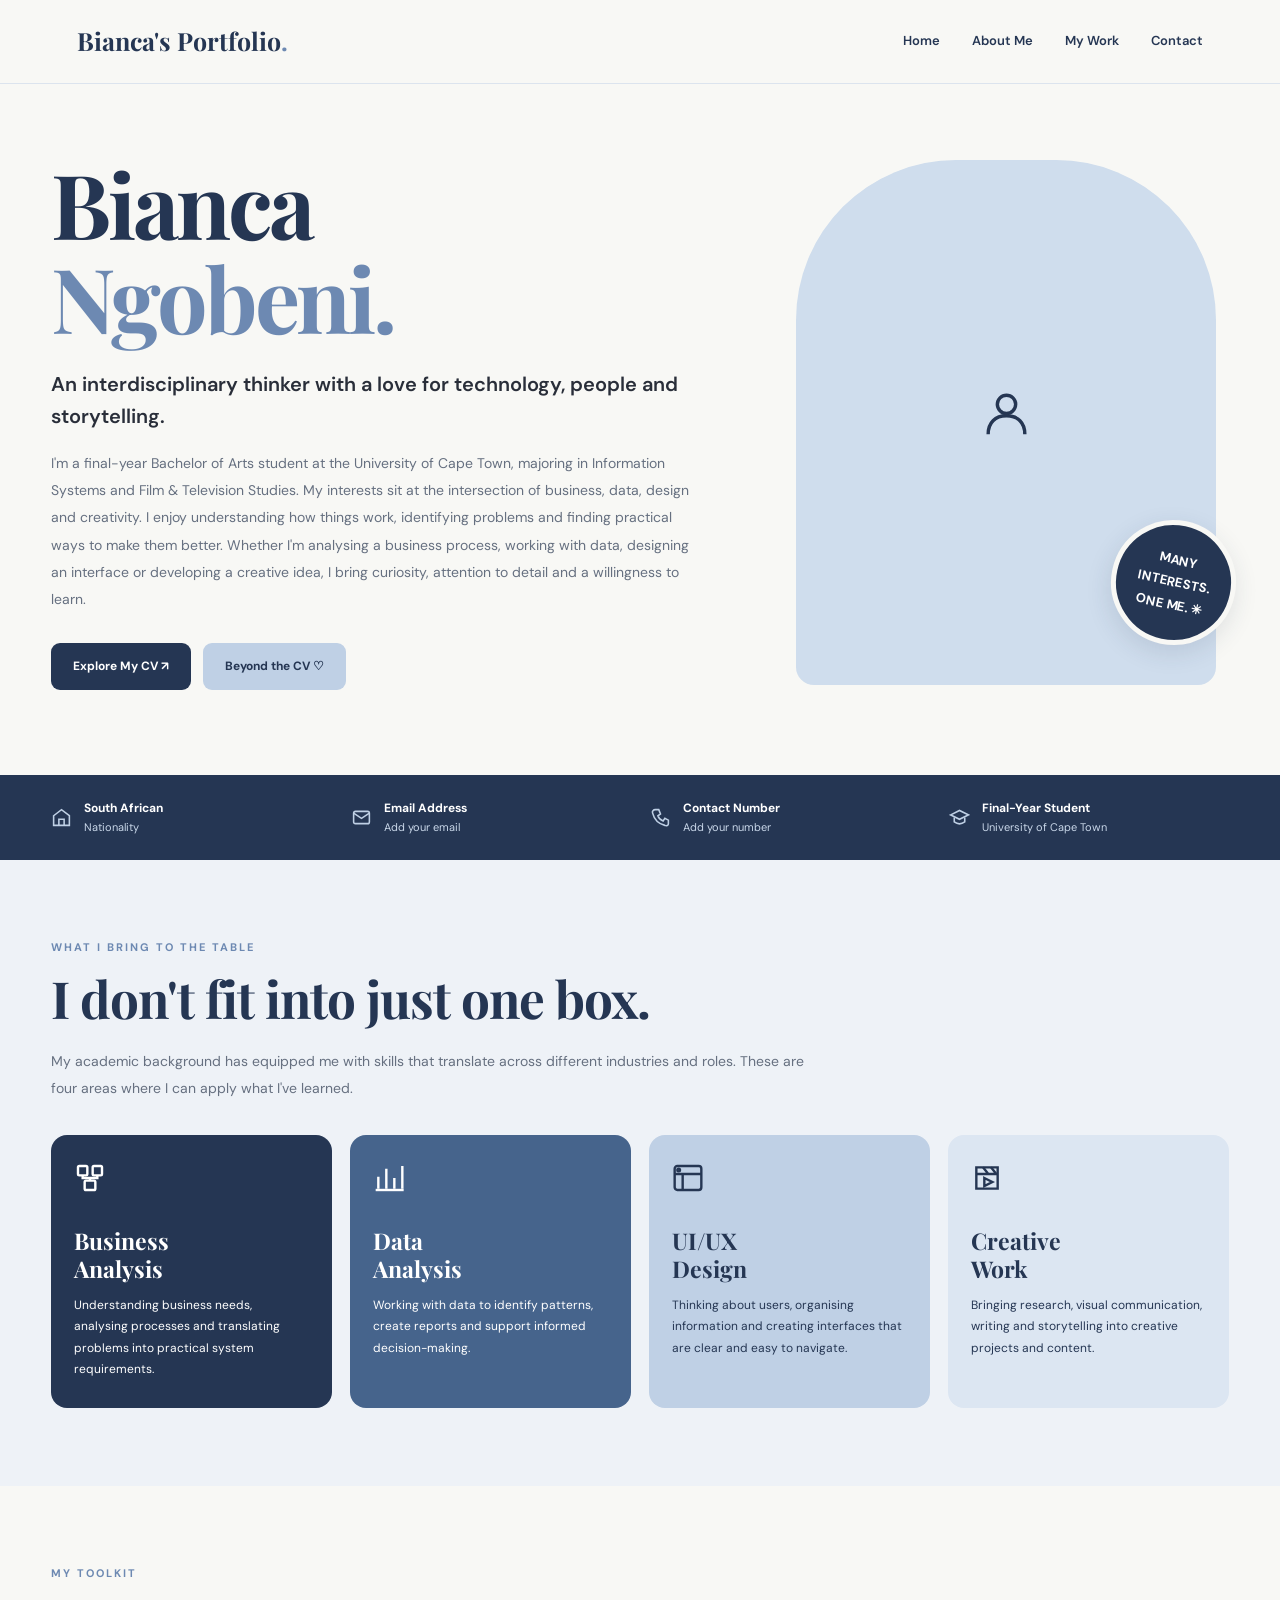
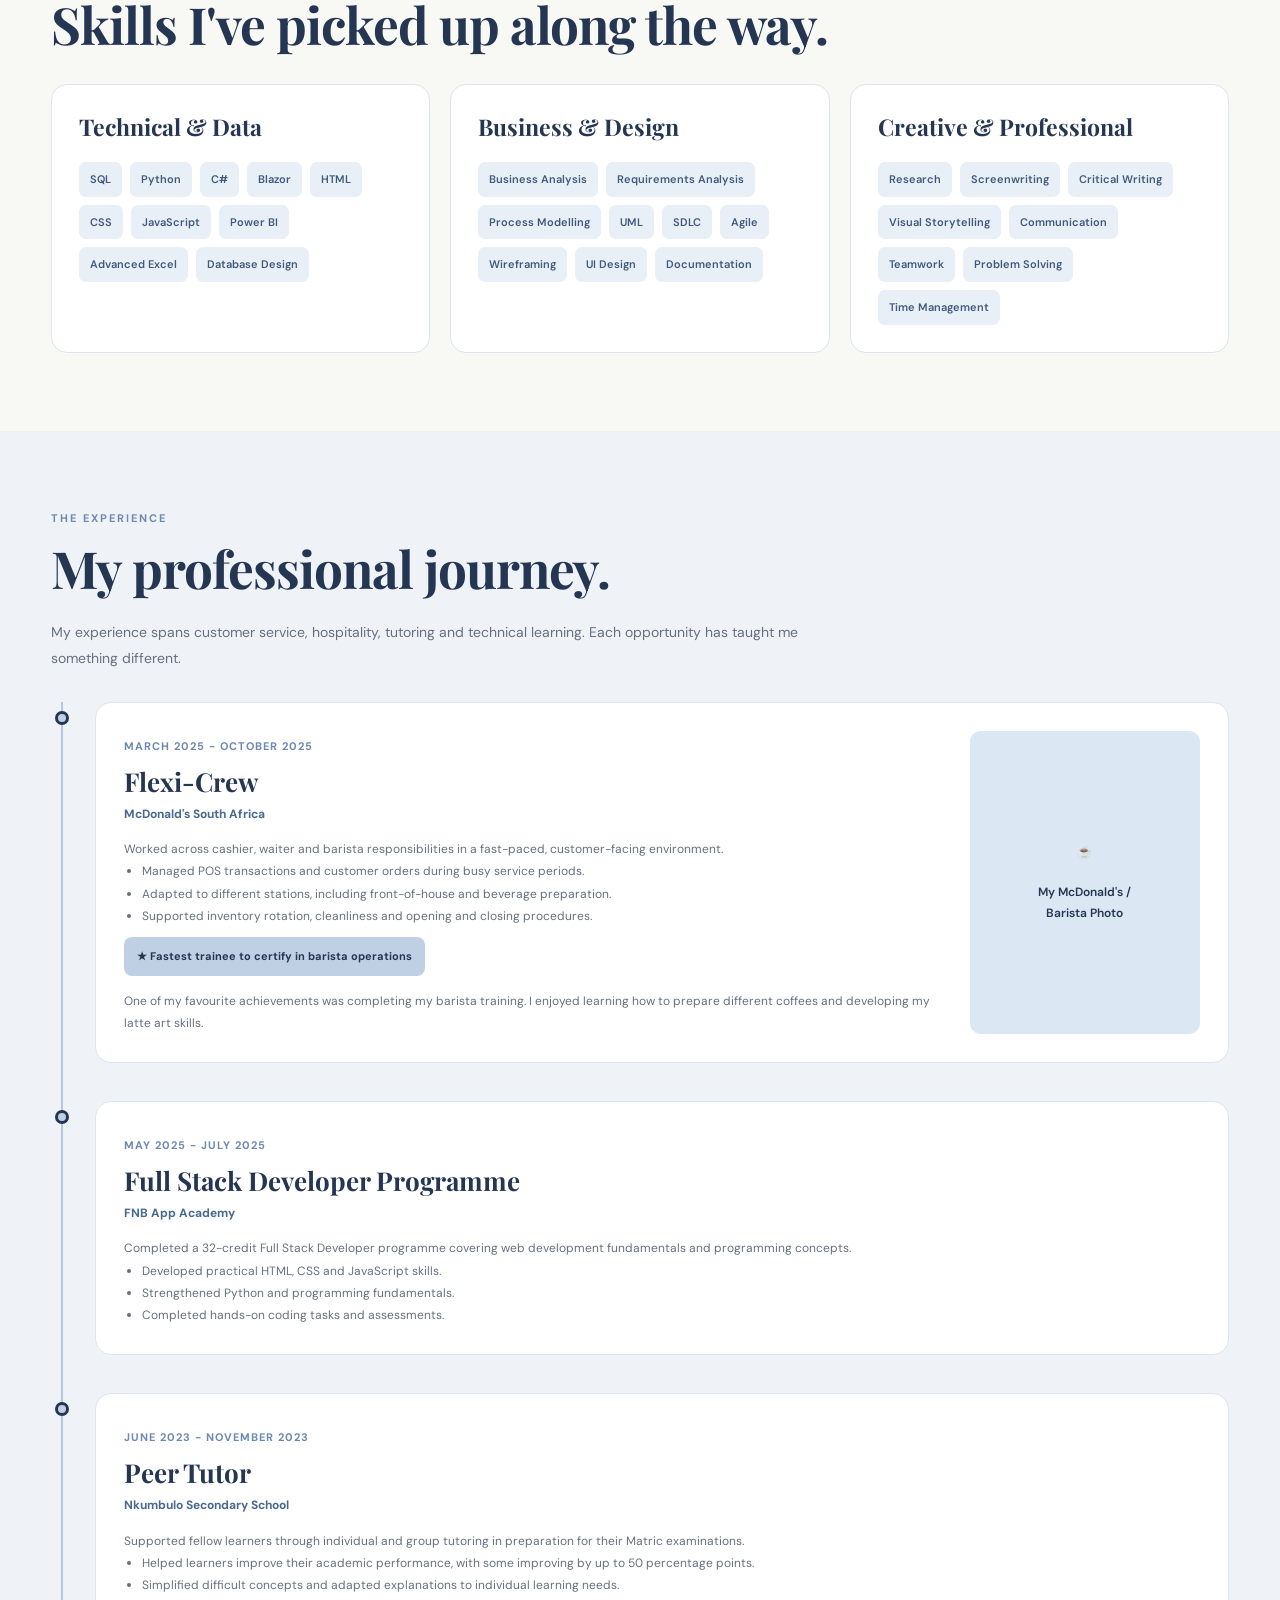
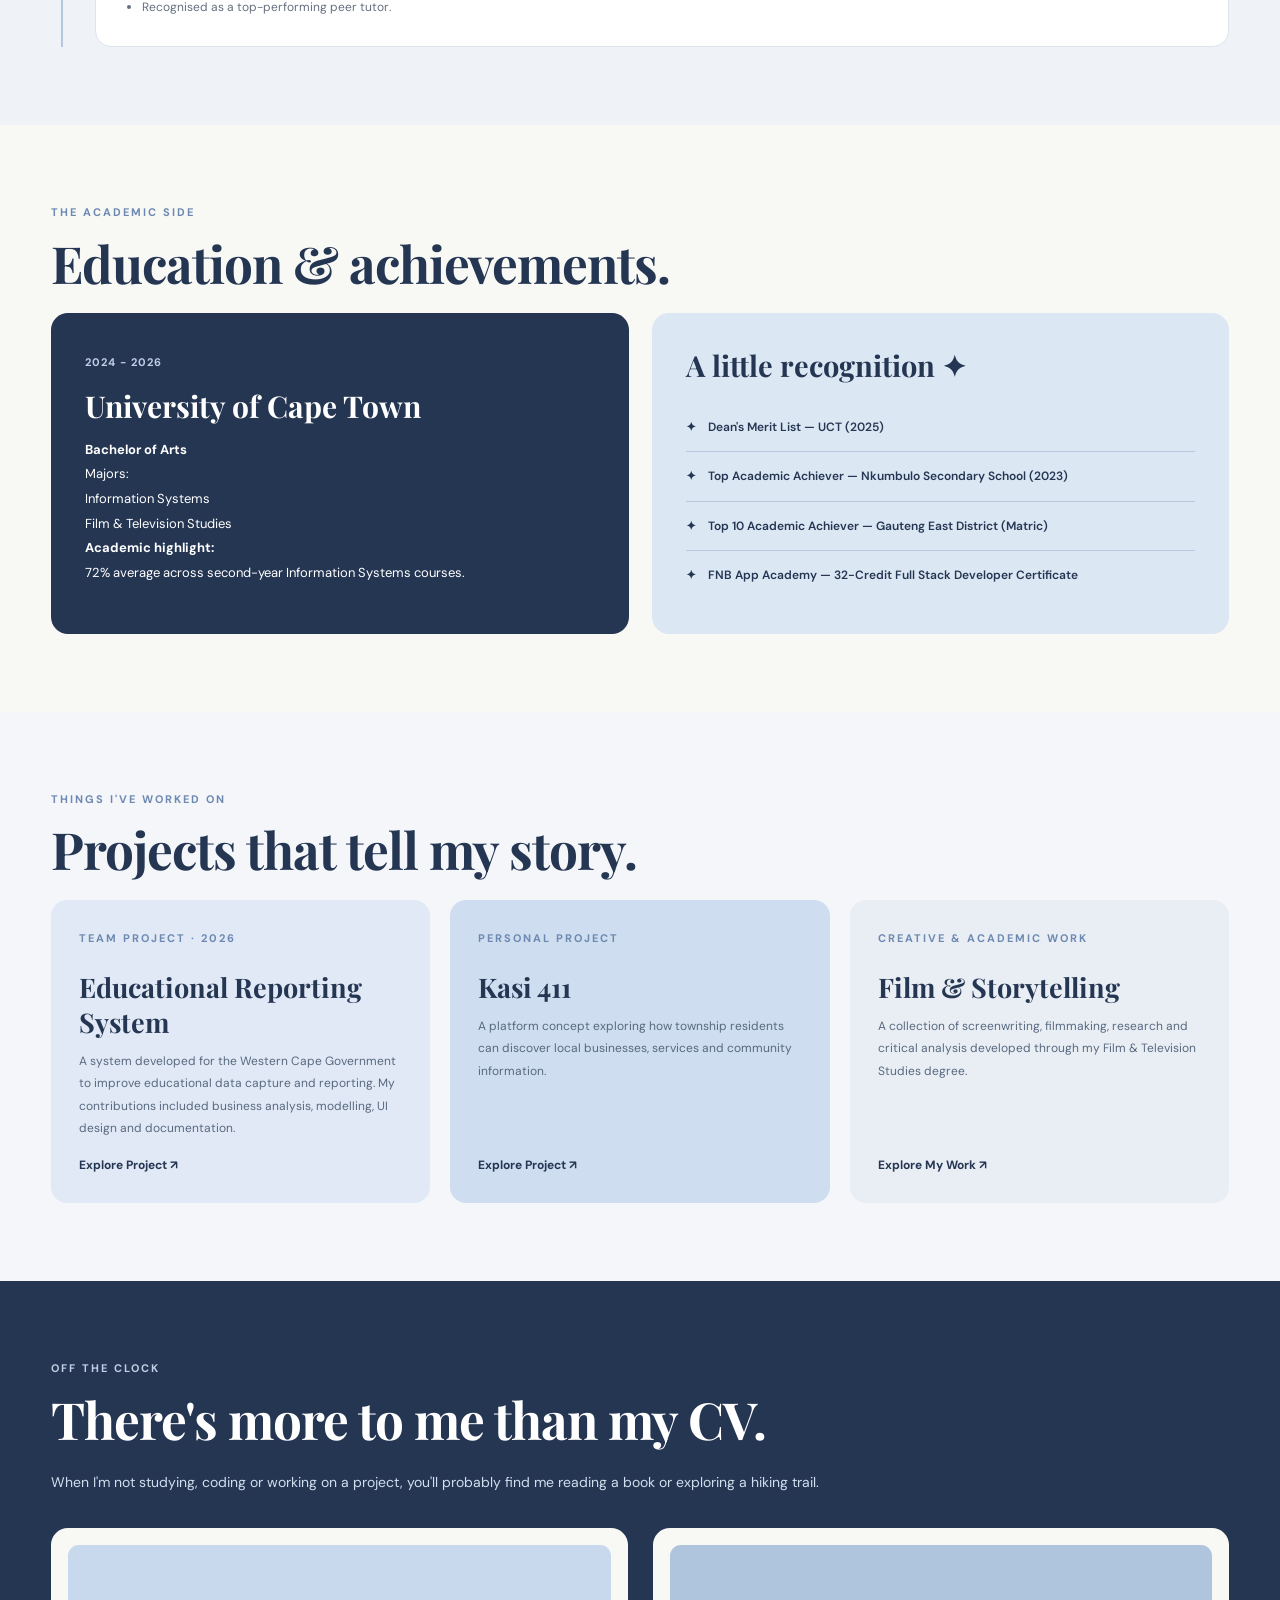
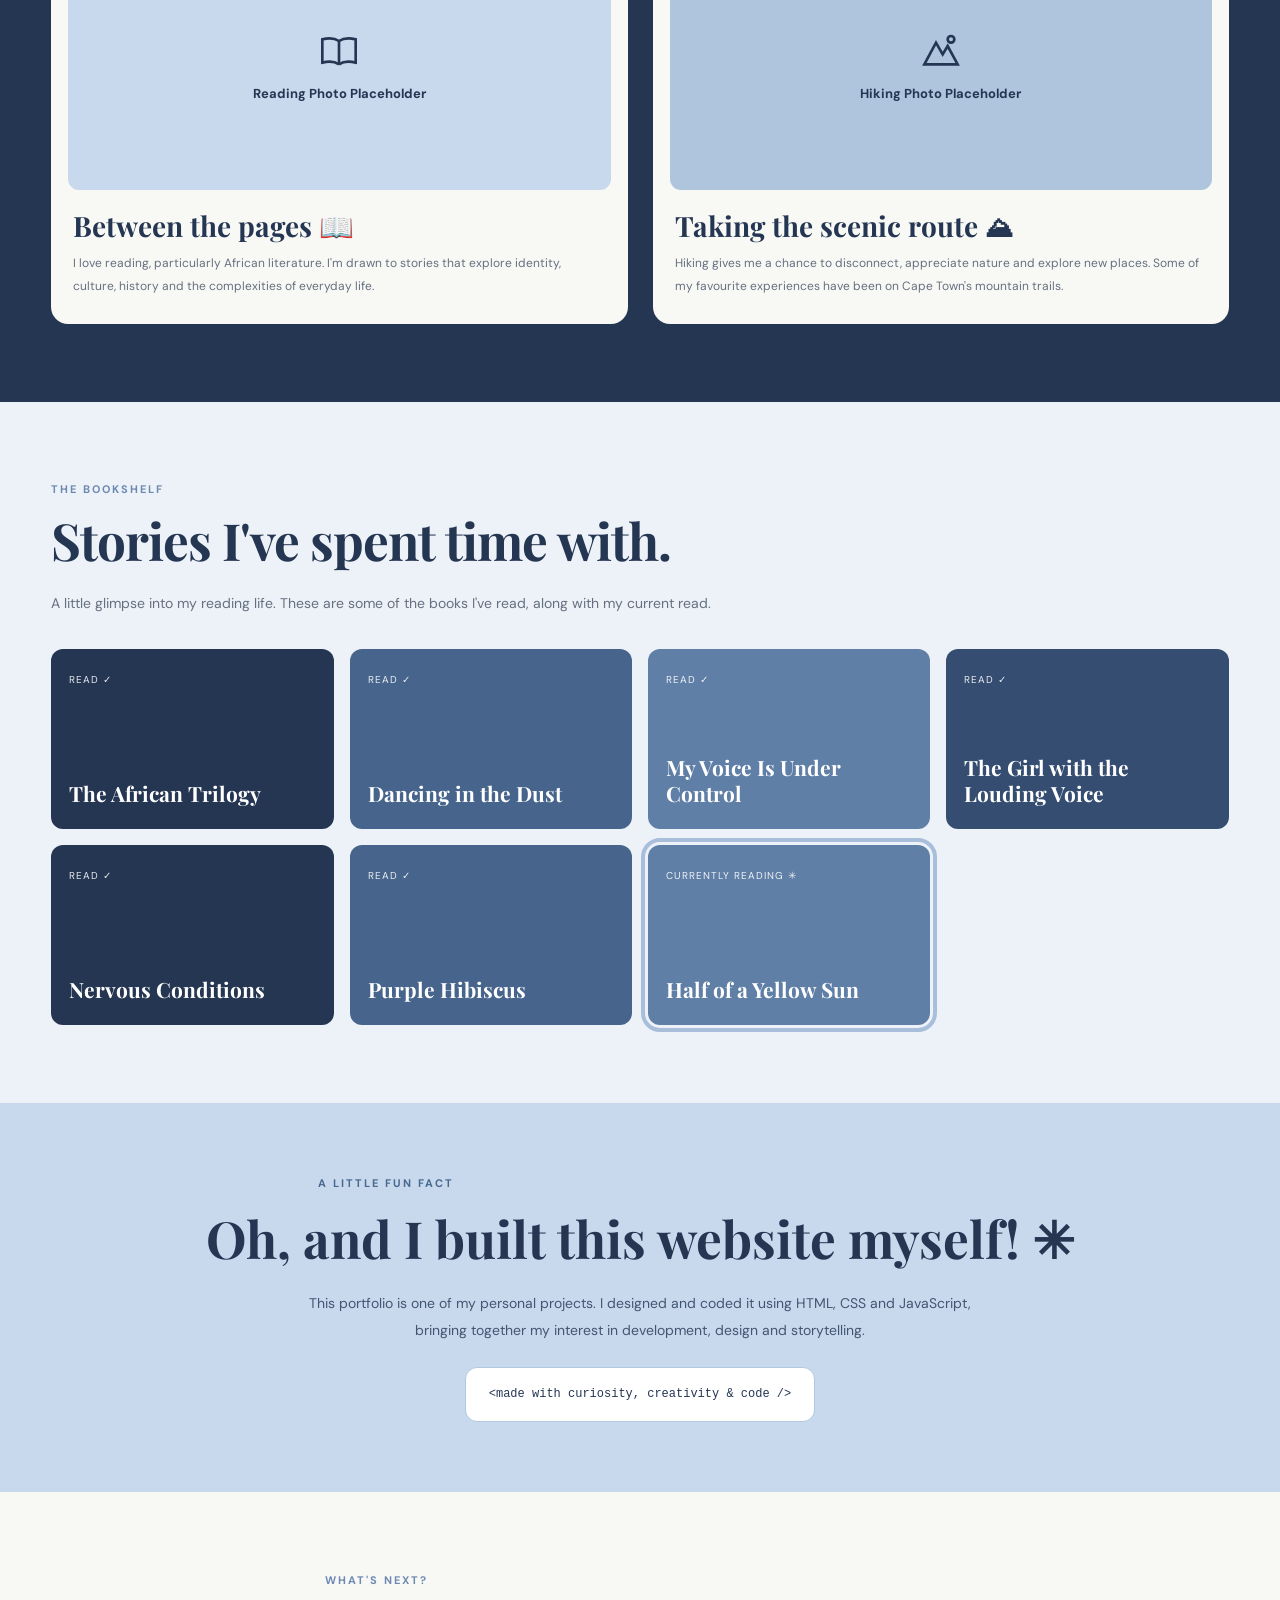
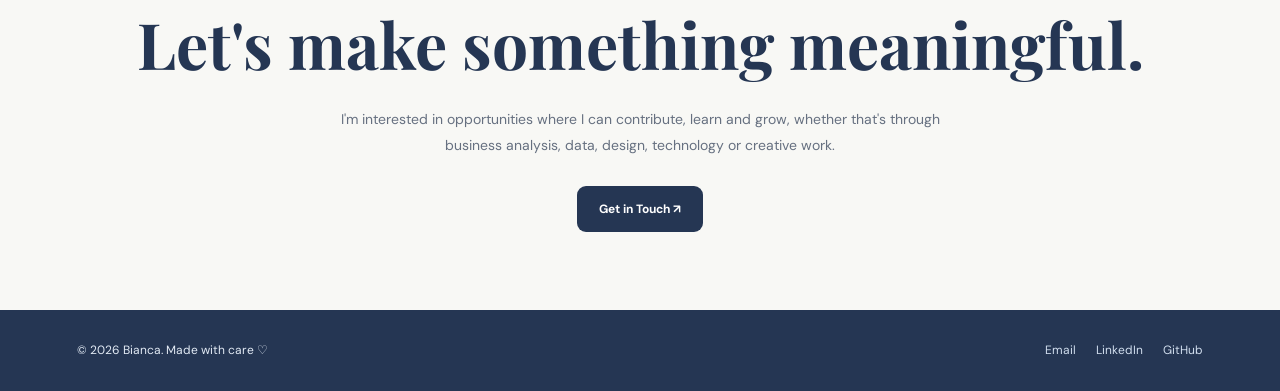
==== commit f6cfa1ed: "EPRS Pictures added" ====
--- a/About.html
+++ b/About.html
@@ -1142,7 +1142,7 @@
 
                     </svg>
 
-                    <p>Your portrait goes here</p>
+                  
 
                 </div>
 
@@ -2096,7 +2096,7 @@
         </p>
 
         <a
-            href="mailto:yourname@example.com"
+            href="mailto:biancaamandangobeni1802@gmail.com"
             class="cv-btn cv-btn-primary">
             Get in Touch ↗
         </a>
@@ -2120,7 +2120,7 @@
 
     <div class="footer-links">
 
-        <a href="mailto:yourname@example.com">
+        <a href="mailto:biancaamandangobeni1802@gmail.com">
             Email
         </a>
 
--- a/style.css
+++ b/style.css
@@ -2560,3 +2560,38 @@
     .nav-links { top: 100%; background: #F8F8F5; }
     .footer { padding: 25px 5%; }
 }
+
+/* Ensure film preview images are visible */
+
+.film-card-image {
+    position: relative;
+    overflow: hidden;
+}
+
+.film-card-image img {
+    width: 100%;
+    height: 100%;
+    object-fit: cover;
+}
+
+.film-placeholder {
+    width: 100%;
+    height: 100%;
+    align-items: center;
+    justify-content: center;
+    flex-direction: column;
+}
+
+/* Fix hidden elements in Film gallery */
+
+.film-card-image img[hidden],
+.film-card-image .film-placeholder[hidden] {
+    display: none !important;
+}
+
+.film-card-image img:not([hidden]) {
+    display: block;
+    width: 100%;
+    height: 100%;
+    object-fit: cover;
+}
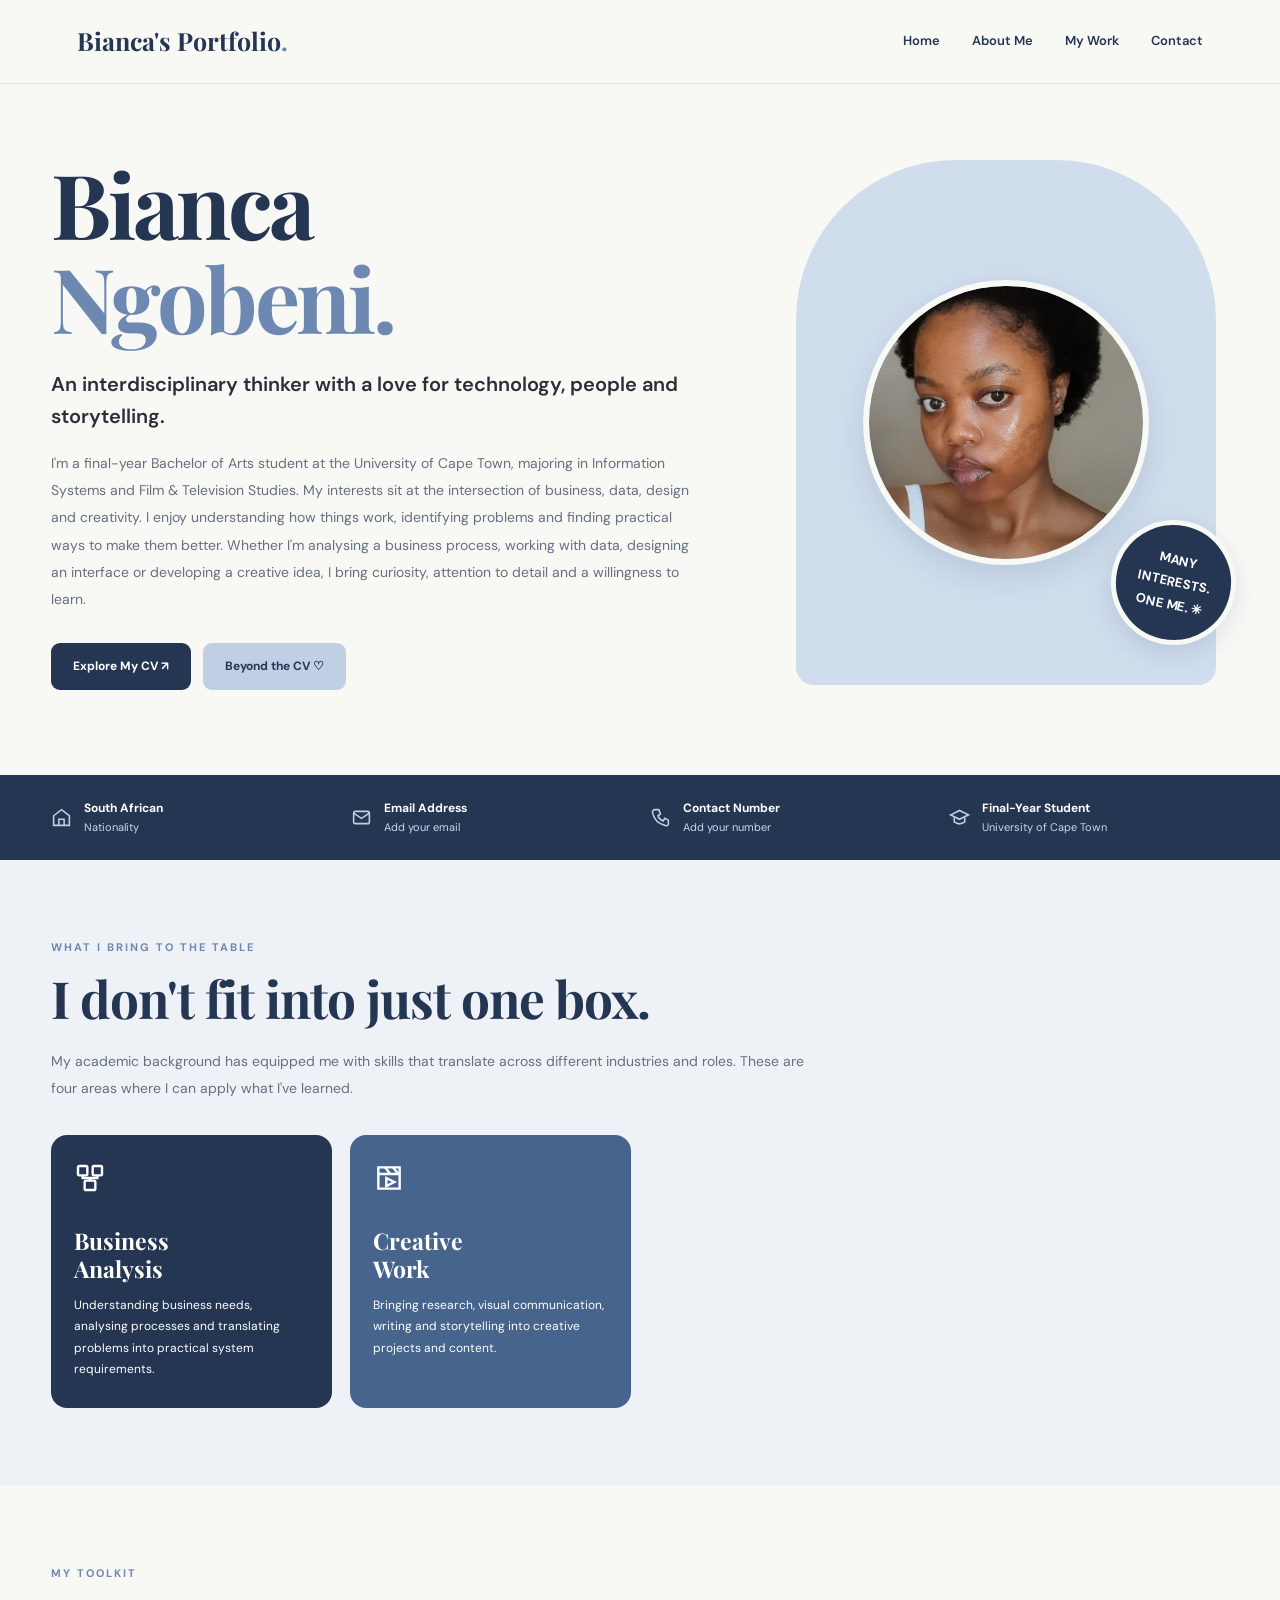
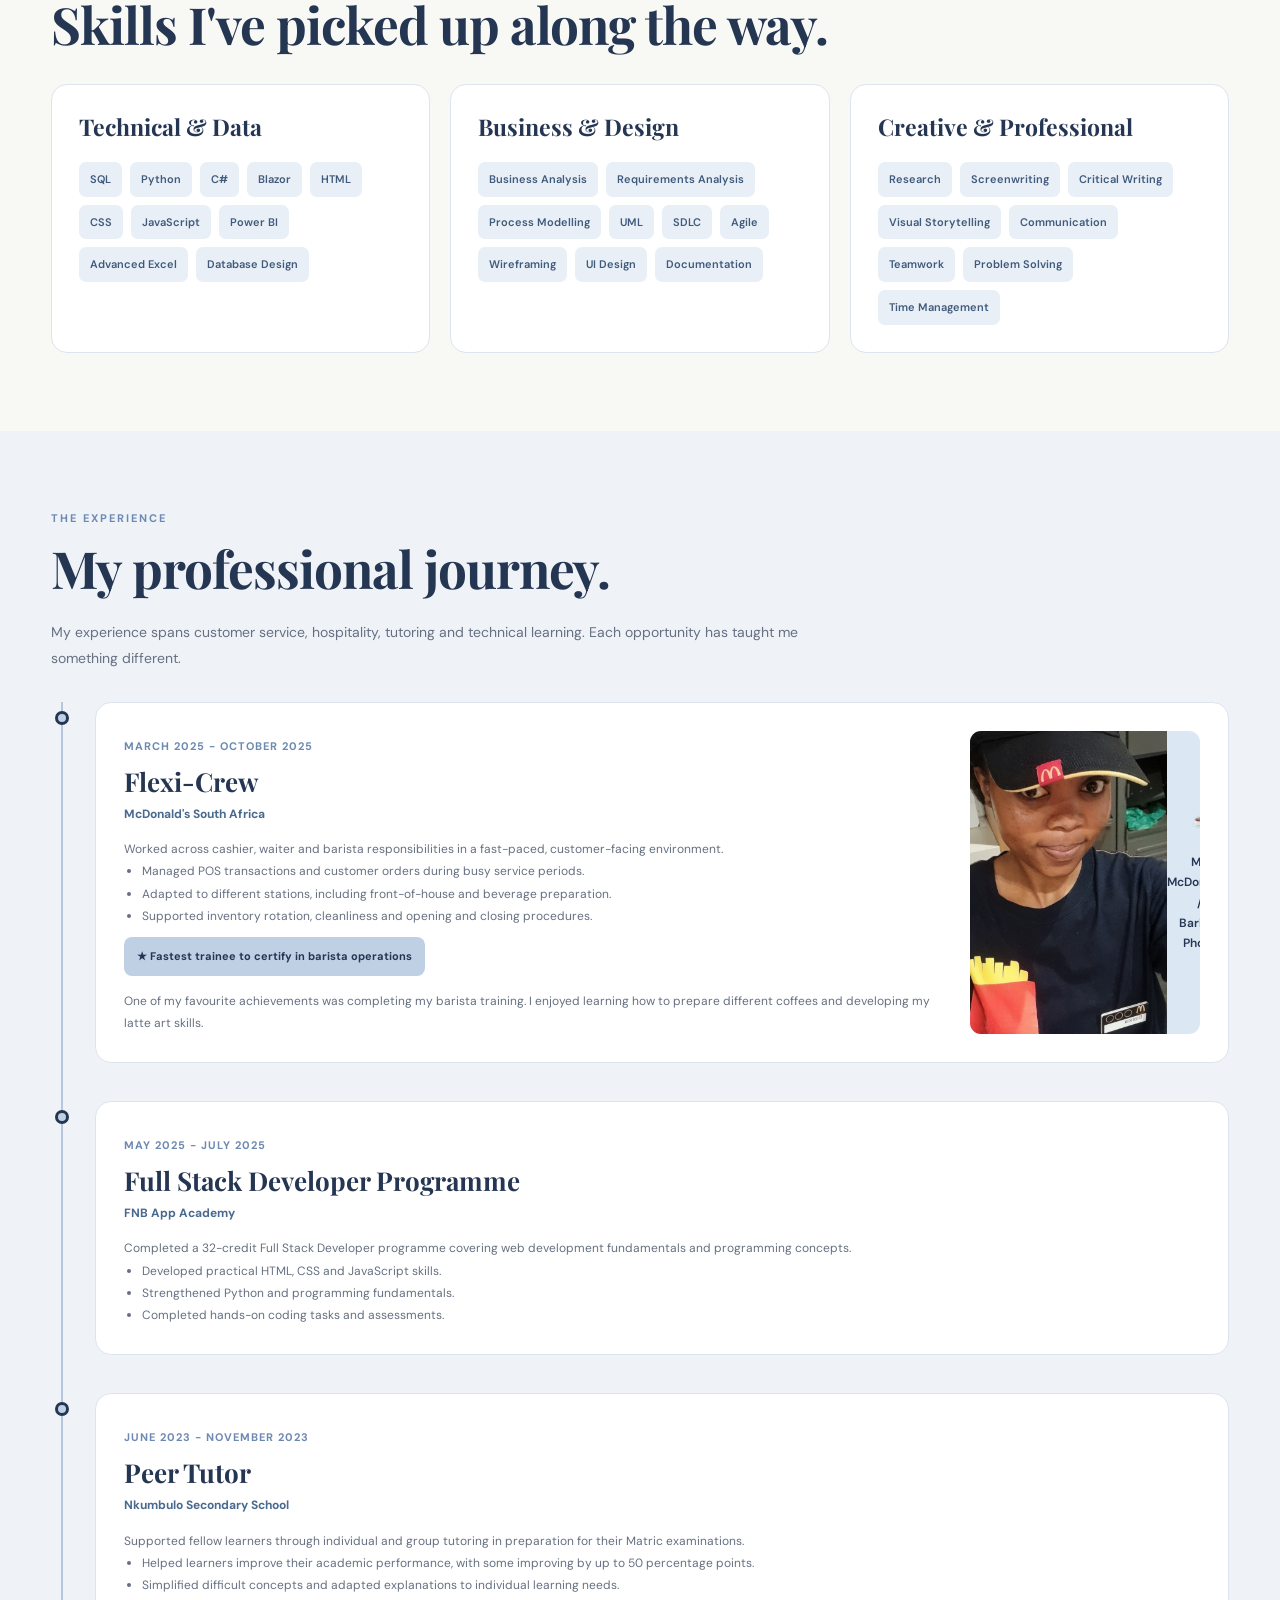
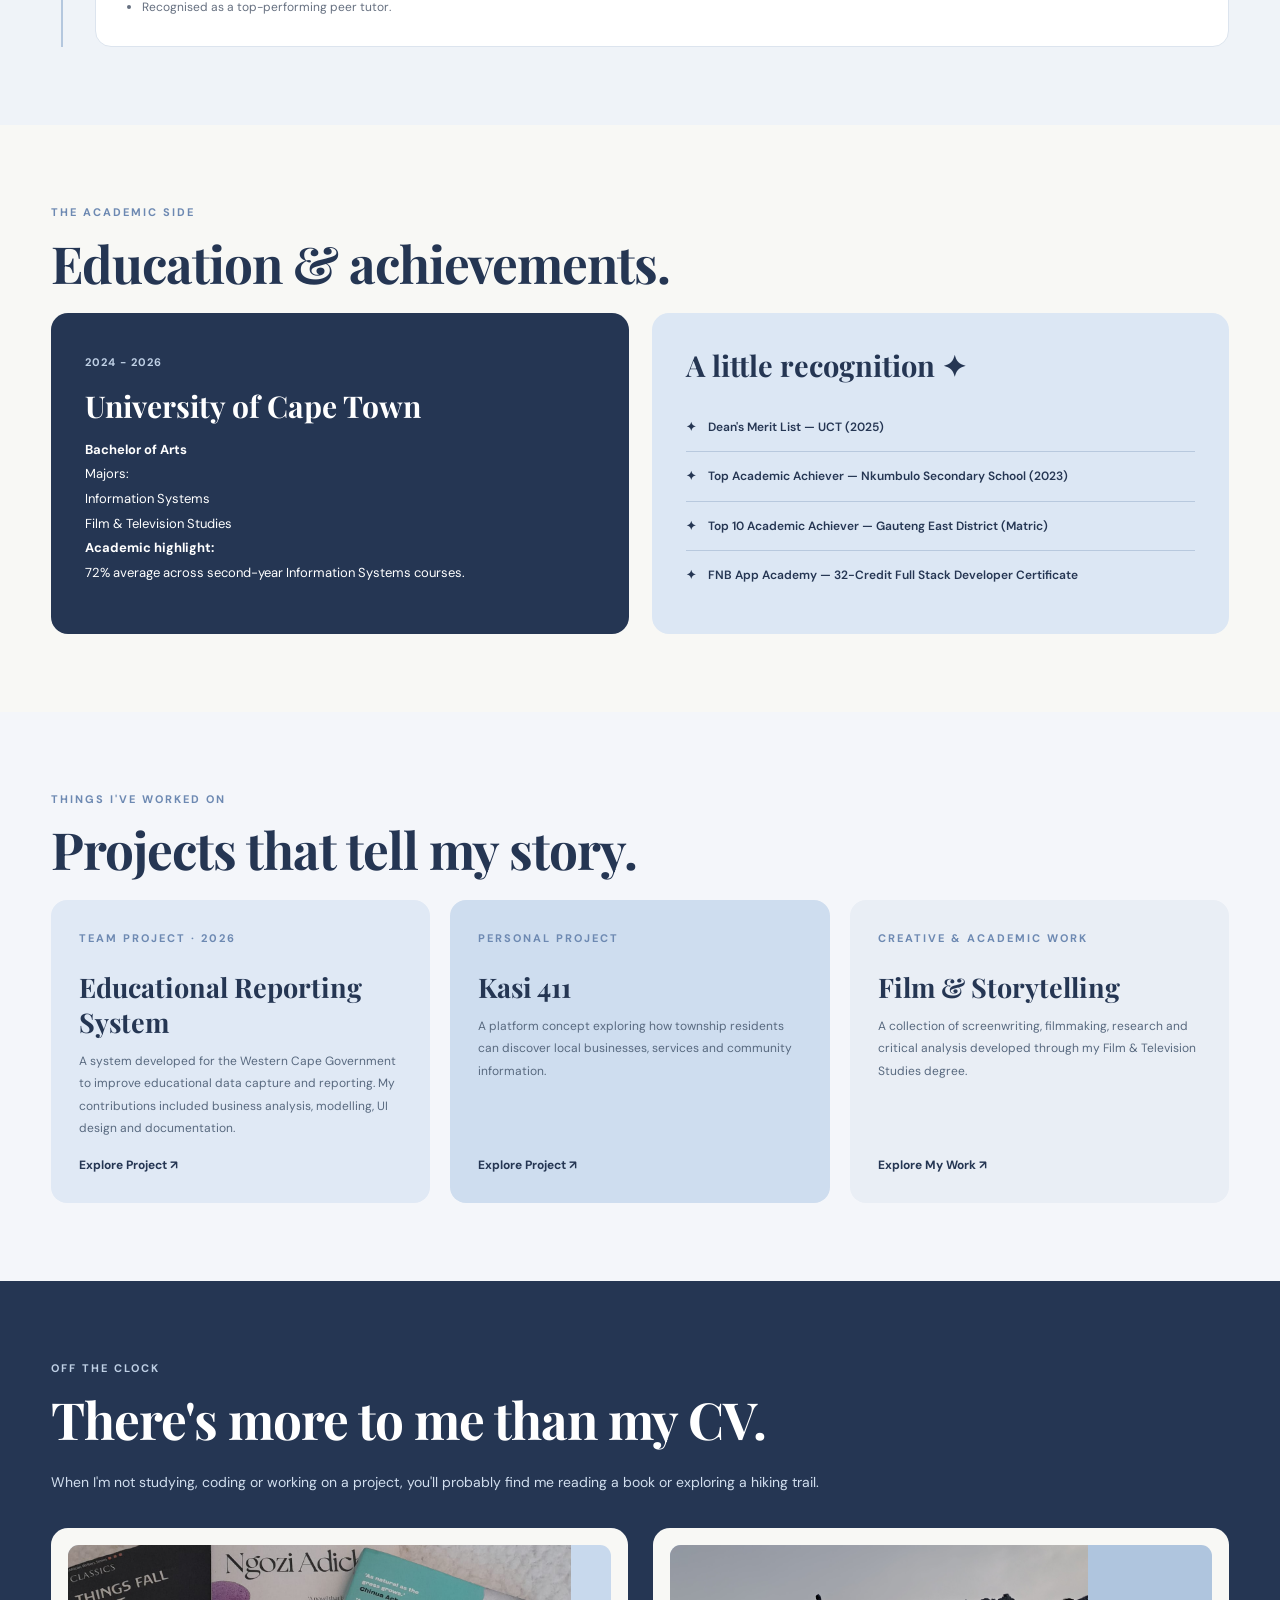
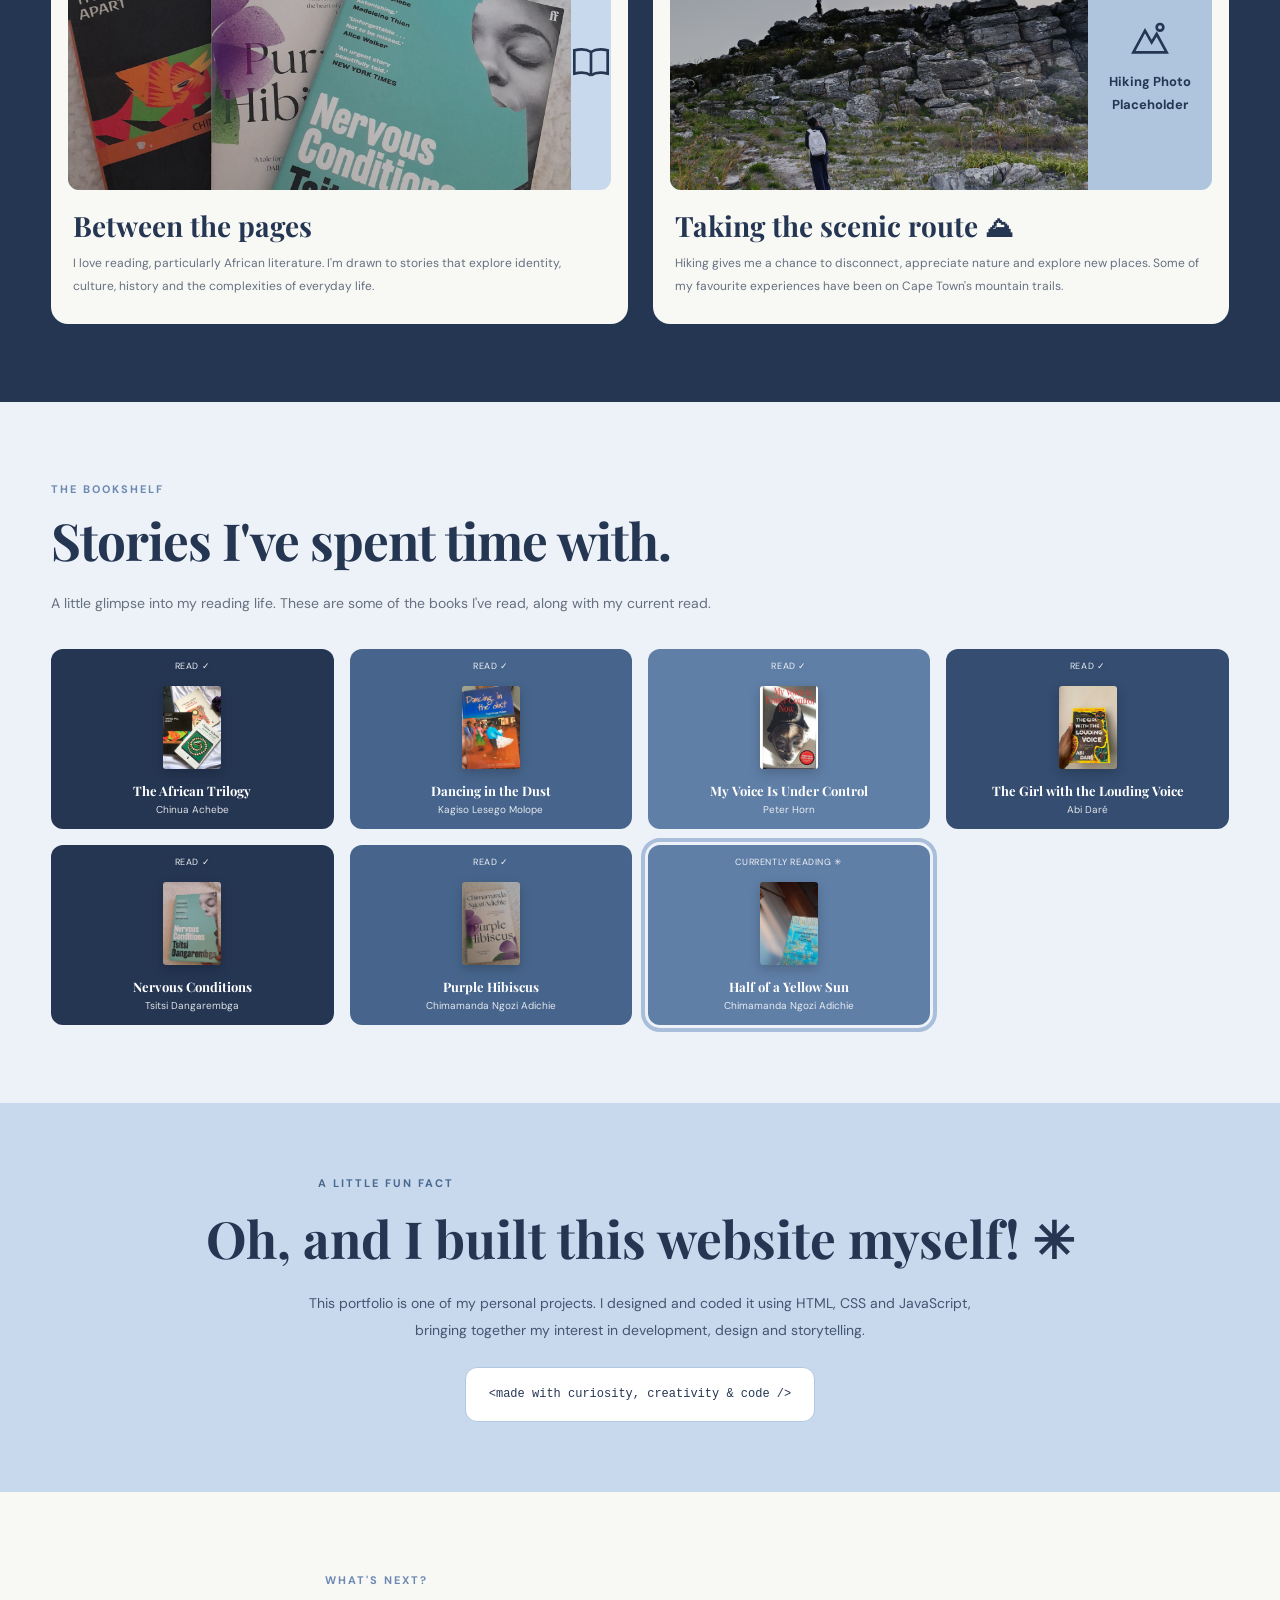
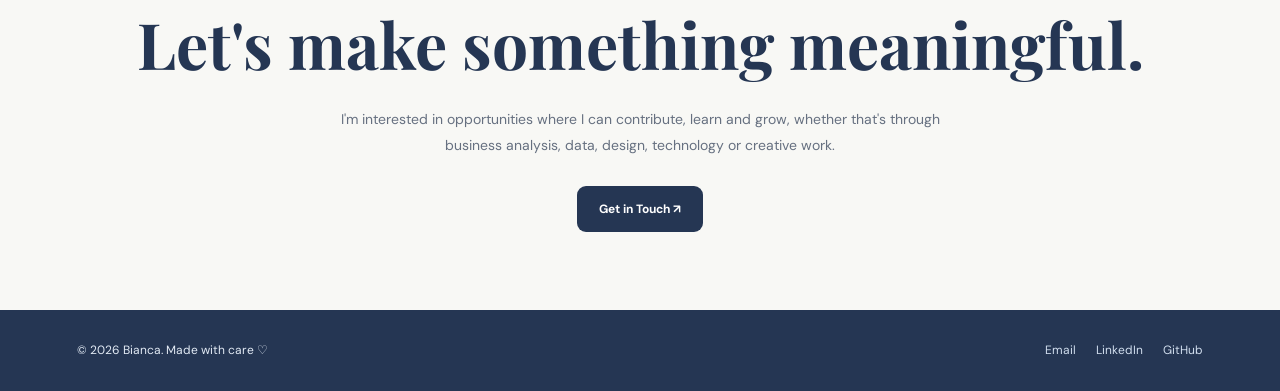
==== commit f23c133a: "Eprs fix" ====
--- a/About.html
+++ b/About.html
@@ -299,7 +299,50 @@
     font-weight: 700;
     box-shadow: 0 8px 25px #25365320;
 }
-
+/* Circular portrait over the original blue arch */
+
+.cv-photo {
+    position: relative;
+}
+
+.cv-profile-circle {
+    width: 68%;
+    aspect-ratio: 1 / 1;
+    border-radius: 50%;
+    background: #BFD0E5;
+    border: 6px solid #F8F8F5;
+    overflow: hidden;
+
+    display: flex;
+    align-items: center;
+    justify-content: center;
+
+    position: relative;
+    z-index: 2;
+
+    box-shadow: 0 12px 30px rgba(37, 54, 83, 0.12);
+}
+
+.cv-profile-circle img {
+    position: absolute;
+    inset: 0;
+    width: 100%;
+    height: 100%;
+    object-fit: cover;
+    border-radius: 50%;
+    z-index: 2;
+}
+
+.cv-profile-fallback {
+    width: 55px;
+    height: 55px;
+    color: #253653;
+}
+
+/* Preserve the original sticker position */
+.cv-photo-sticker {
+    z-index: 3;
+}
 /* ==========================================
    QUICK INFORMATION
 ========================================== */
@@ -823,6 +866,57 @@
     outline-offset: 3px;
 }
 
+
+.cv-book {
+    height: 180px;
+    min-height: 180px;
+    border-radius: 12px;
+    padding: 12px 14px;
+
+    display: flex;
+    flex-direction: column;
+    align-items: center;
+    justify-content: space-between;
+    gap: 5px;
+
+    color: white;
+    text-align: center;
+    overflow: hidden;
+
+    transition: transform 0.2s;
+}
+
+.cv-book-cover {
+    display: block;
+    height: 83px;
+    width: 58px;
+    max-width: 100%;
+    object-fit: cover;
+    border-radius: 3px;
+    background: #DCE6F2;
+    box-shadow: 0 4px 12px rgba(0, 0, 0, 0.2);
+    flex-shrink: 0;
+}
+
+.cv-book h3 {
+    font-size: 13px;
+    line-height: 1.25;
+    margin: 0;
+}
+
+.cv-book-author {
+    font-family: 'DM Sans', sans-serif;
+    font-size: 10px;
+    line-height: 1.3;
+    opacity: 0.85;
+    margin: 4px 0 0;
+}
+
+.cv-book small {
+    font-size: 9px;
+    letter-spacing: 0.6px;
+    line-height: 1.2;
+}
 /* ==========================================
    FUN FACT
 ========================================== */
@@ -1119,43 +1213,35 @@
 
         </div>
 
-        <div class="cv-photo-wrap">
-
-            <div class="cv-photo">
-
-                <!-- PROFILE PHOTO -->
-                <!--
-                <img
-                    src="images/about/profile.jpg"
-                    alt="Bianca Ngobeni">
-                -->
-
-                <div class="cv-photo-placeholder">
-
-                    <svg viewBox="0 0 24 24"
-                         fill="none"
-                         stroke="currentColor"
-                         stroke-width="1.5">
-
-                        <circle cx="12" cy="8" r="4"/>
-                        <path d="M4 21c0-5 3-8 8-8s8 3 8 8"/>
-
-                    </svg>
-
-                  
-
-                </div>
-
-            </div>
-
-            <div class="cv-photo-sticker">
-                MANY<br>
-                INTERESTS.<br>
-                ONE ME. ✳
-            </div>
-
+       <div class="cv-photo-wrap">
+
+    <div class="cv-photo">
+
+        <div class="cv-profile-circle">
+            <img
+                src="images/me.jpeg"
+                alt="Portrait of Bianca Ngobeni"
+                onerror="this.style.display='none'">
+
+            <svg class="cv-profile-fallback"
+                 viewBox="0 0 24 24"
+                 fill="none"
+                 stroke="currentColor"
+                 stroke-width="1.5">
+                <circle cx="12" cy="8" r="4"/>
+                <path d="M4 21c0-5 3-8 8-8s8 3 8 8"/>
+            </svg>
         </div>
 
+    </div>
+
+    <div class="cv-photo-sticker">
+        MANY<br>
+        INTERESTS.<br>
+        ONE ME. ✳
+    </div>
+
+</div>
     </div>
 
 </section>
@@ -1306,7 +1392,7 @@
             </article>
 
             <!-- DATA ANALYSIS -->
-
+<!-- 
             <article class="cv-discipline-card">
 
                 <svg viewBox="0 0 24 24"
@@ -1329,9 +1415,9 @@
                 </p>
 
             </article>
-
+ -->
             <!-- UI/UX -->
-
+<!--  
             <article class="cv-discipline-card">
 
                 <svg viewBox="0 0 24 24"
@@ -1357,7 +1443,7 @@
                 </p>
 
             </article>
-
+ -->
             <!-- CREATIVE -->
 
             <article class="cv-discipline-card">
@@ -1551,11 +1637,11 @@
                     <div class="cv-experience-photo">
 
                         <!-- MCDONALD'S PHOTO -->
-                        <!--
+                        
                         <img
-                            src="images/about/mcdonalds.jpg"
+                            src="images/bar.jpg"
                             alt="Bianca at McDonald's">
-                        -->
+                        
 
                         <span>
                             ☕<br><br>
@@ -1888,11 +1974,11 @@
                 <div class="cv-hobby-image">
 
                     <!-- READING PHOTO -->
-                    <!--
+                   
                     <img
-                        src="images/about/reading.jpg"
+                        src="images/read.jpeg"
                         alt="My reading corner">
-                    -->
+                    
 
                     <div class="placeholder">
 
@@ -1907,14 +1993,14 @@
 
                         </svg>
 
-                        Reading Photo Placeholder
+                        
 
                     </div>
 
                 </div>
 
                 <h3>
-                    Between the pages 📖
+                    Between the pages 
                 </h3>
 
                 <p>
@@ -1933,11 +2019,11 @@
                 <div class="cv-hobby-image">
 
                     <!-- HIKING PHOTO -->
-                    <!--
+                    
                     <img
-                        src="images/about/hiking.jpg"
+                        src="images/hiking.jpg"
                         alt="A photograph from one of my hikes">
-                    -->
+                
 
                     <div class="placeholder">
 
@@ -1998,44 +2084,100 @@
             along with my current read.
         </p>
 
-        <div class="cv-books-grid">
-
-            <div class="cv-book">
-                <small>Read ✓</small>
-                <h3>The African Trilogy</h3>
-            </div>
-
-            <div class="cv-book">
-                <small>Read ✓</small>
-                <h3>Dancing in the Dust</h3>
-            </div>
-
-            <div class="cv-book">
-                <small>Read ✓</small>
-                <h3>My Voice Is Under Control</h3>
-            </div>
-
-            <div class="cv-book">
-                <small>Read ✓</small>
-                <h3>The Girl with the Louding Voice</h3>
-            </div>
-
-            <div class="cv-book">
-                <small>Read ✓</small>
-                <h3>Nervous Conditions</h3>
-            </div>
-
-            <div class="cv-book">
-                <small>Read ✓</small>
-                <h3>Purple Hibiscus</h3>
-            </div>
-
-            <div class="cv-book current">
-                <small>Currently Reading ✳</small>
-                <h3>Half of a Yellow Sun</h3>
-            </div>
-
+   <div class="cv-books-grid">
+
+    <div class="cv-book">
+        <small>Read ✓</small>
+
+        <img src="images/things.jpeg"
+             alt="The African Trilogy book cover"
+             class="cv-book-cover">
+
+        <div>
+            <h3>The African Trilogy</h3>
+            <p class="cv-book-author">Chinua Achebe</p>
         </div>
+    </div>
+
+    <div class="cv-book">
+        <small>Read ✓</small>
+
+        <img src="images/dust.jpeg"
+             alt="Dancing in the Dust book cover"
+             class="cv-book-cover">
+
+        <div>
+            <h3>Dancing in the Dust</h3>
+            <p class="cv-book-author">Kagiso Lesego Molope</p>
+        </div>
+    </div>
+
+    <div class="cv-book">
+        <small>Read ✓</small>
+
+        <img src="images/control.jpeg"
+             alt="My Voice Is Under Control book cover"
+             class="cv-book-cover">
+
+        <div>
+            <h3>My Voice Is Under Control</h3>
+            <p class="cv-book-author">Peter Horn</p>
+        </div>
+    </div>
+
+    <div class="cv-book">
+        <small>Read ✓</small>
+
+        <img src="images/voice.jpeg"
+             alt="The Girl with the Louding Voice book cover"
+             class="cv-book-cover">
+
+        <div>
+            <h3>The Girl with the Louding Voice</h3>
+            <p class="cv-book-author">Abi Daré</p>
+        </div>
+    </div>
+
+    <div class="cv-book">
+        <small>Read ✓</small>
+
+        <img src="images/nervous.jpeg"
+             alt="Nervous Conditions book cover"
+             class="cv-book-cover">
+
+        <div>
+            <h3>Nervous Conditions</h3>
+            <p class="cv-book-author">Tsitsi Dangarembga</p>
+        </div>
+    </div>
+
+    <div class="cv-book">
+        <small>Read ✓</small>
+
+        <img src="images/purple.jpeg"
+             alt="Purple Hibiscus book cover"
+             class="cv-book-cover">
+
+        <div>
+            <h3>Purple Hibiscus</h3>
+            <p class="cv-book-author">Chimamanda Ngozi Adichie</p>
+        </div>
+    </div>
+
+    <div class="cv-book current">
+        <small>Currently Reading ✳</small>
+
+        <img src="images/half.jpeg"
+             alt="Half of a Yellow Sun book cover"
+             class="cv-book-cover">
+
+        <div>
+            <h3>Half of a Yellow Sun</h3>
+            <p class="cv-book-author">Chimamanda Ngozi Adichie</p>
+        </div>
+    </div>
+
+</div>
 
     </div>
 
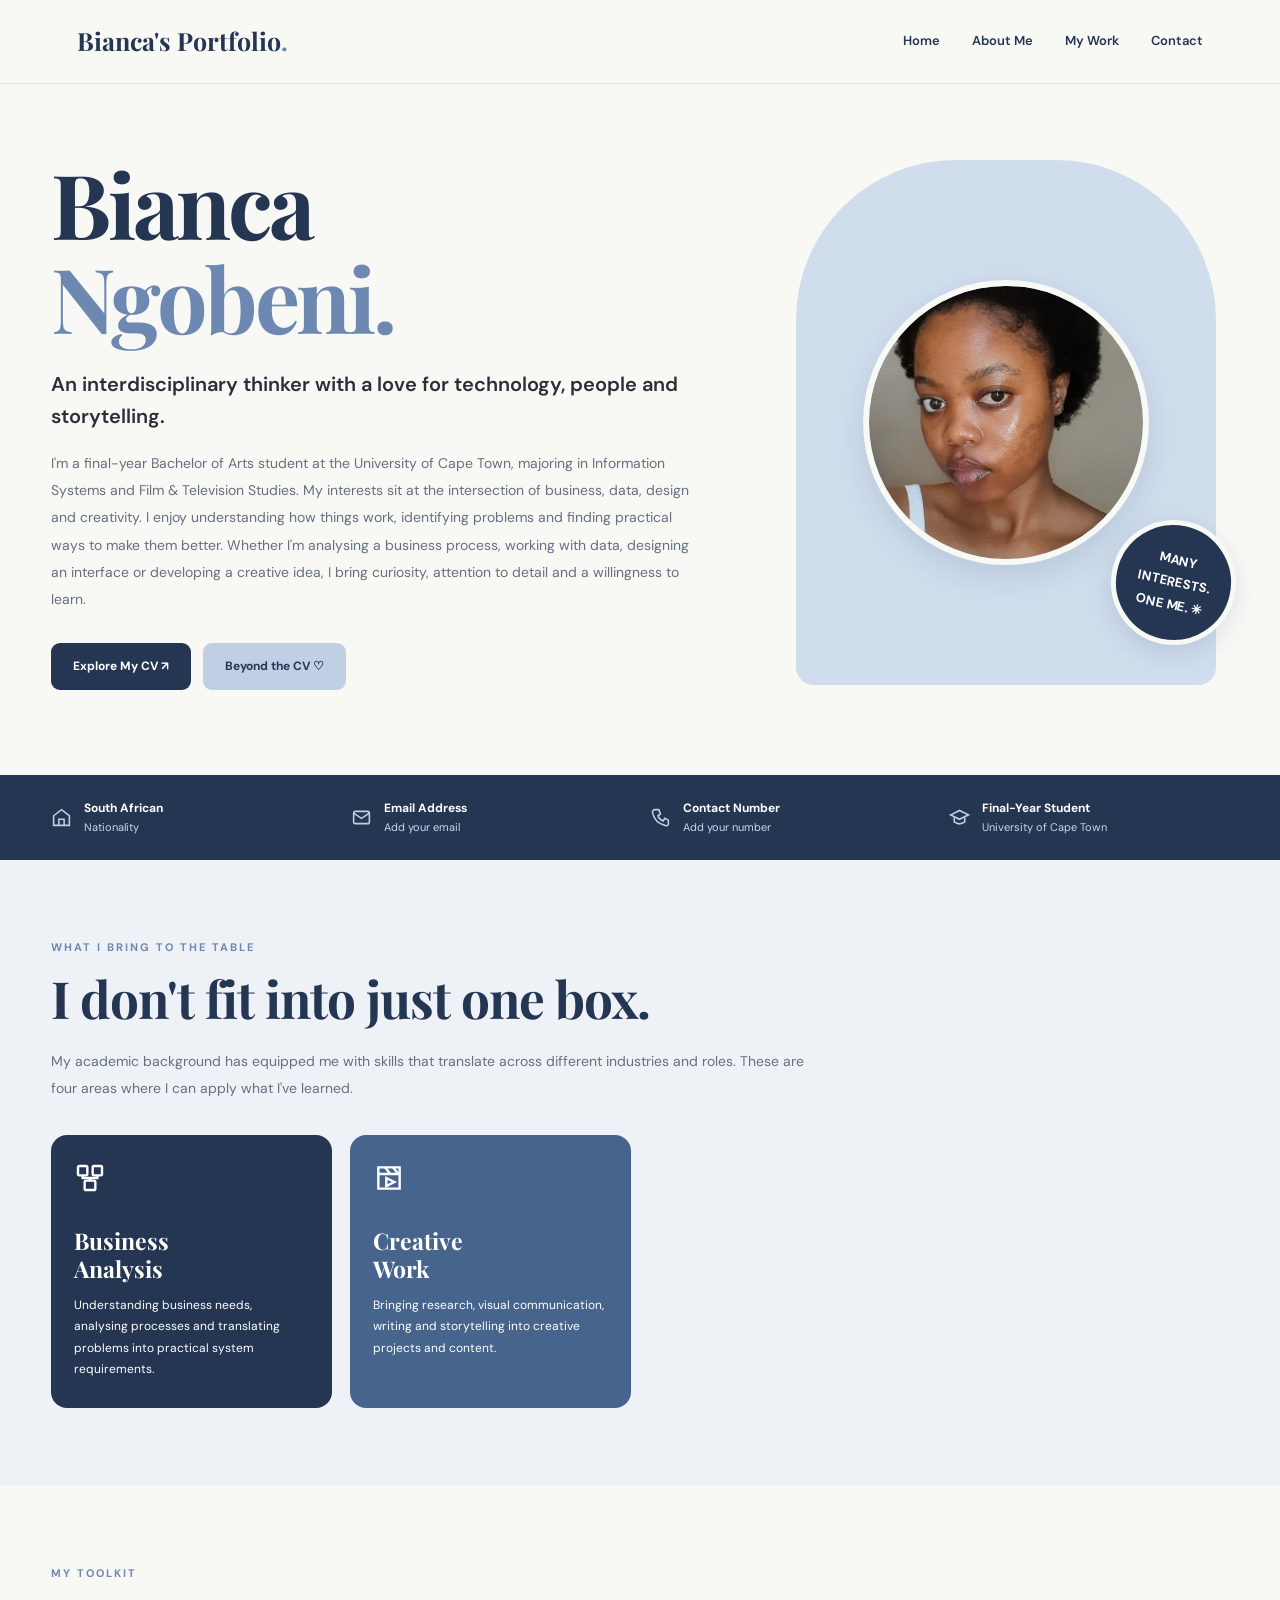
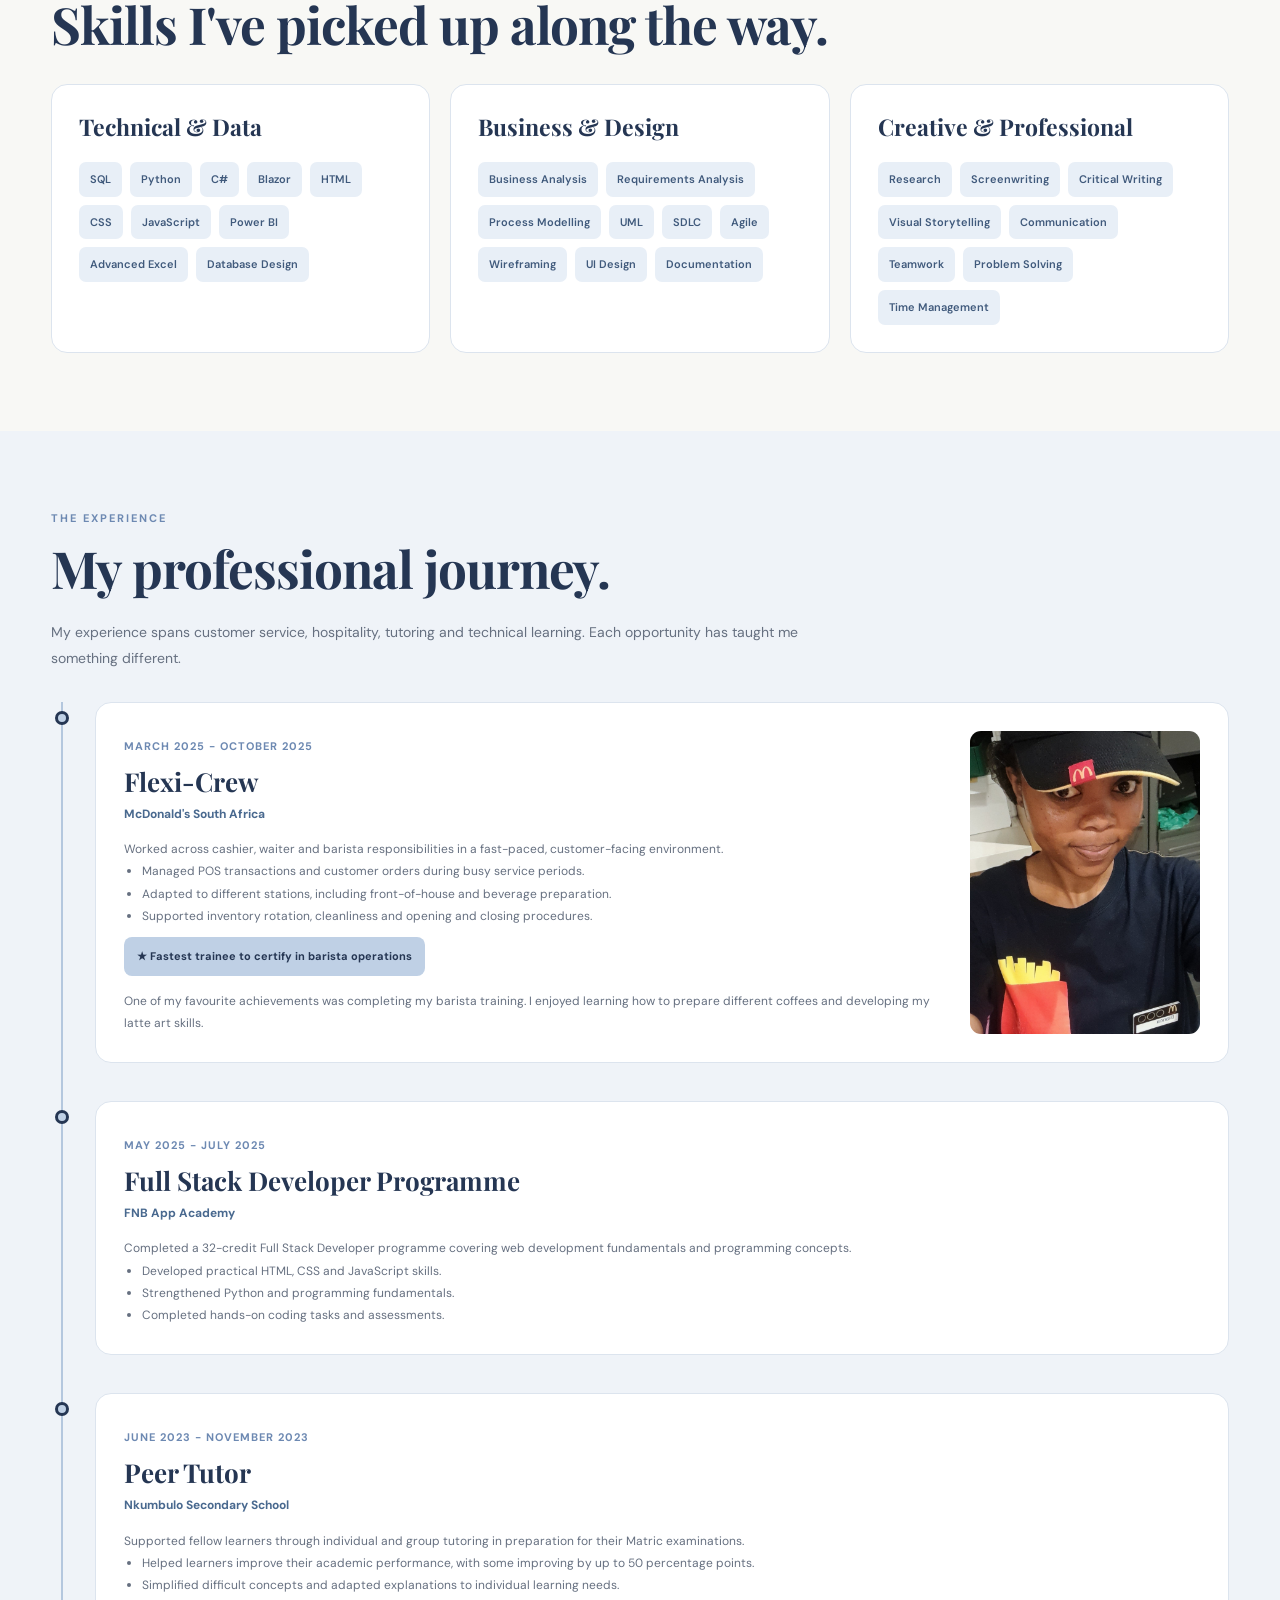
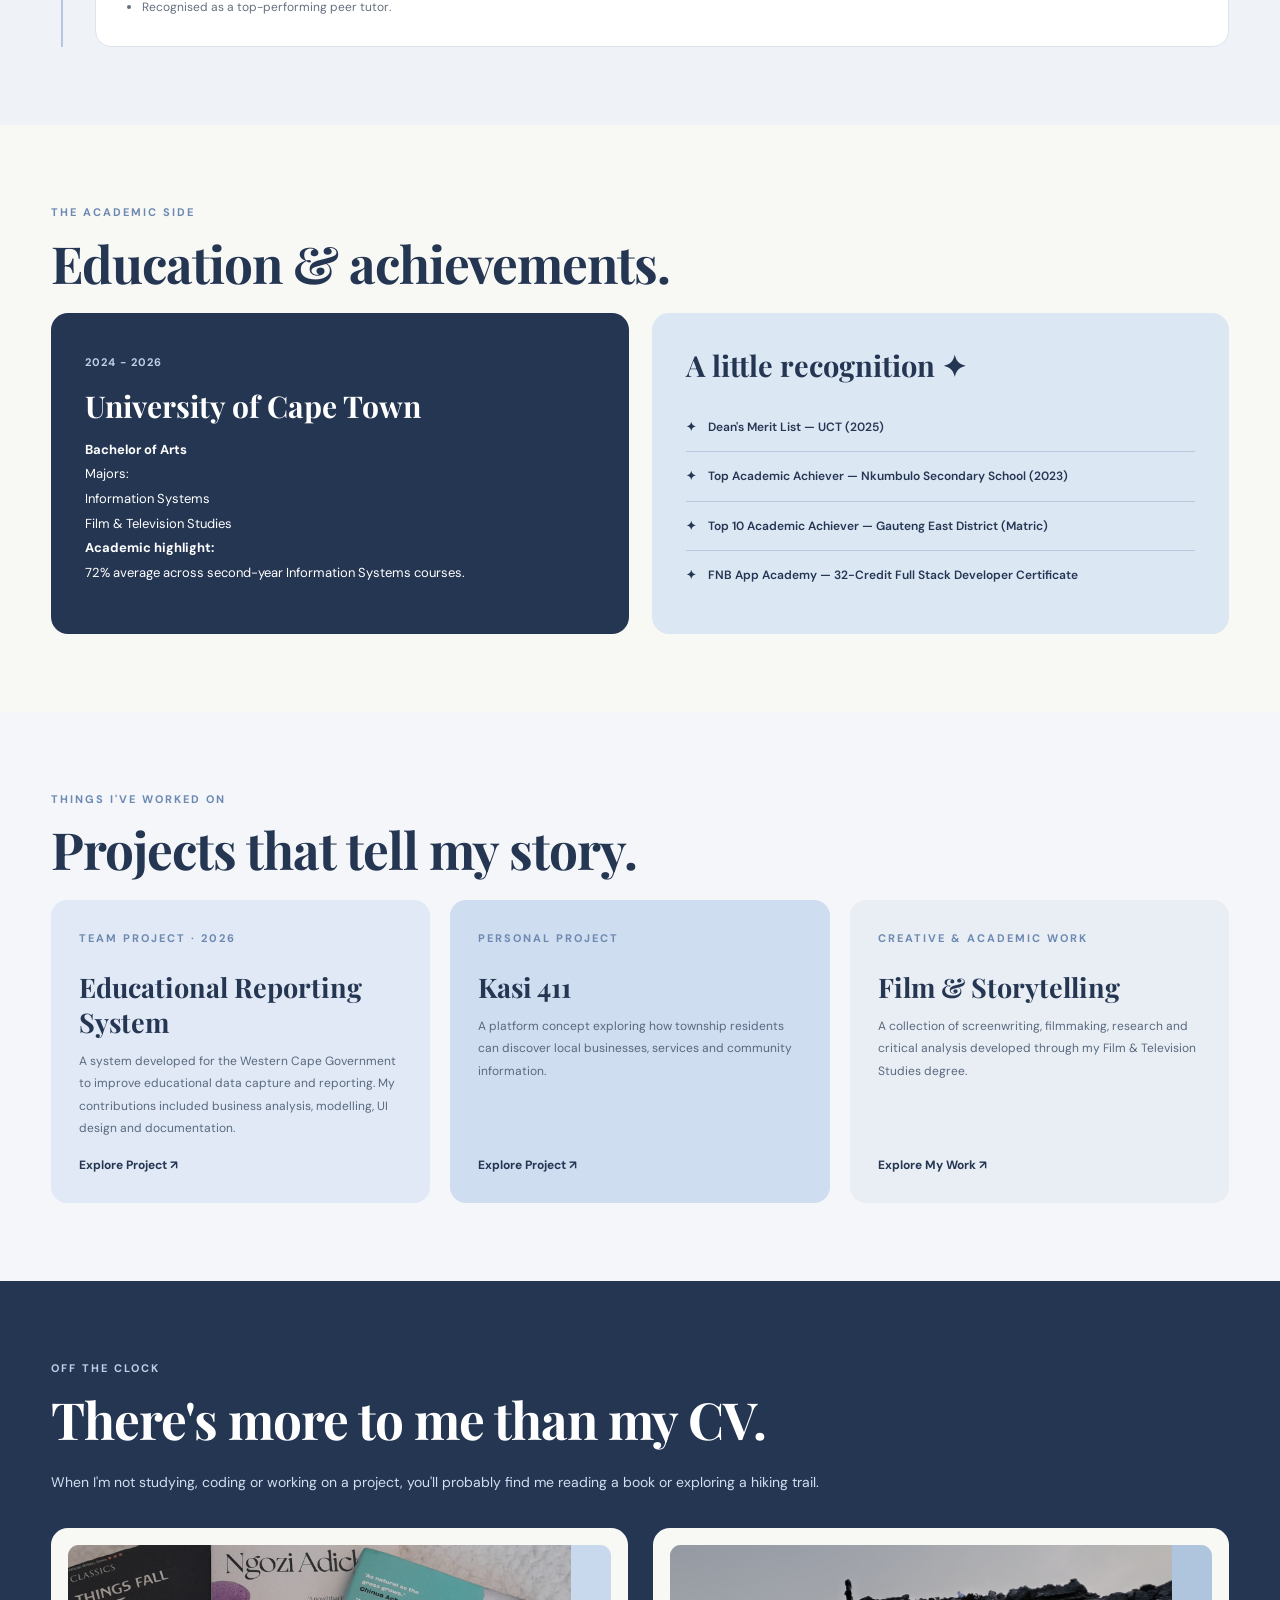
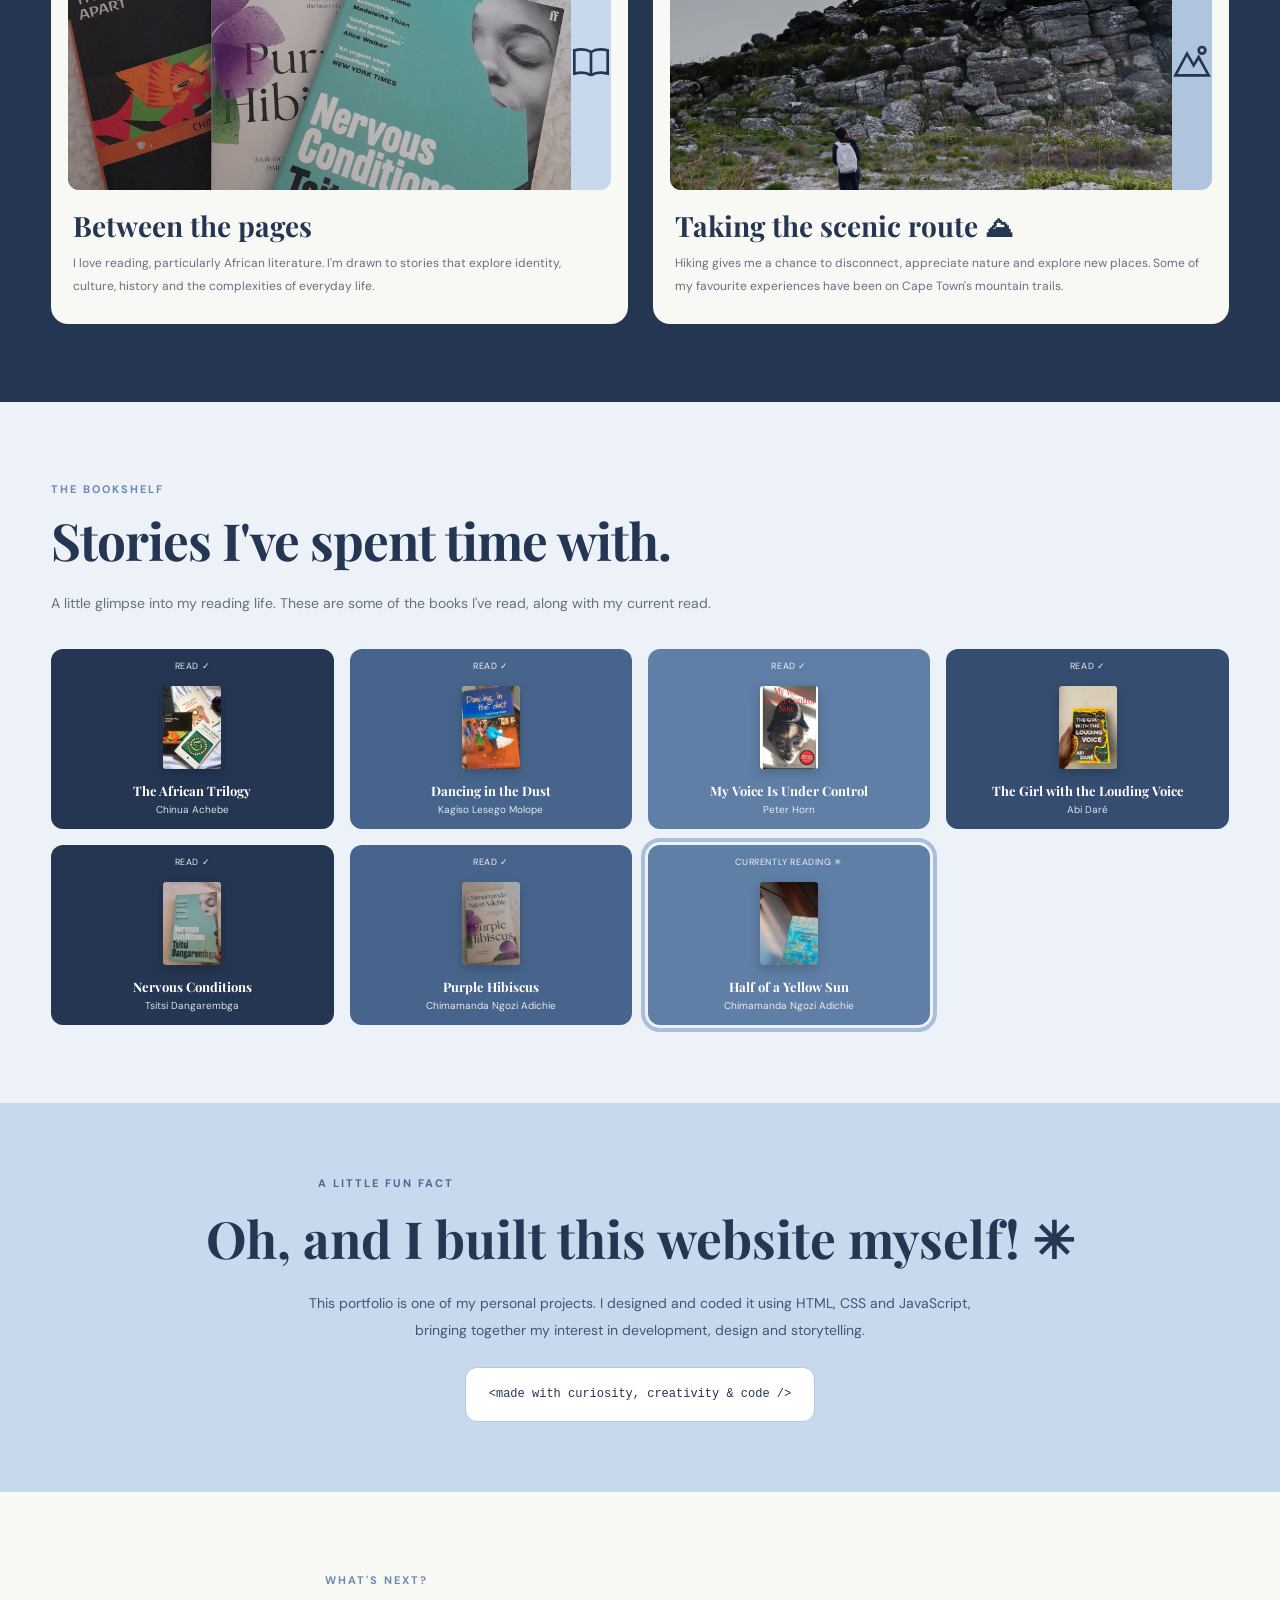
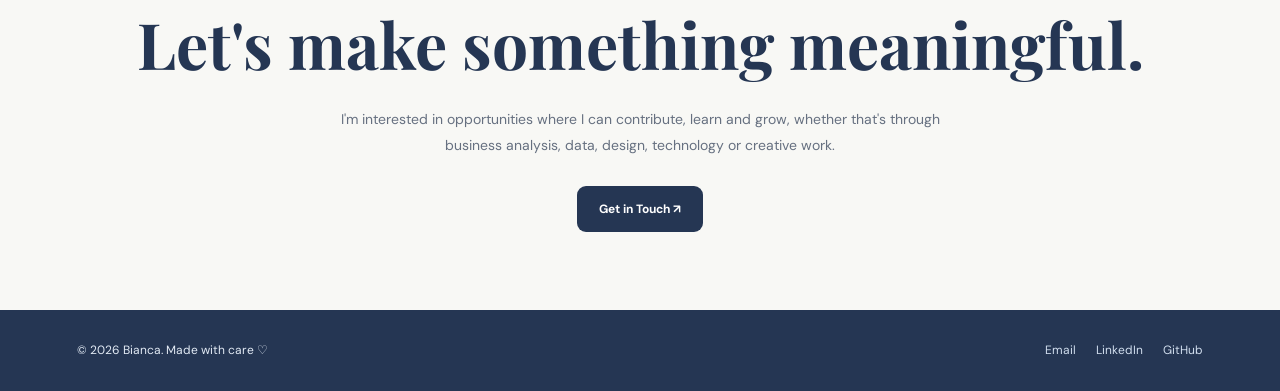
==== commit 6c3f1a73: "prject card fix" ====
--- a/About.html
+++ b/About.html
@@ -1643,11 +1643,6 @@
                             alt="Bianca at McDonald's">
                         
 
-                        <span>
-                            ☕<br><br>
-                            My McDonald's /<br>
-                            Barista Photo
-                        </span>
 
                     </div>
 
@@ -2037,7 +2032,6 @@
 
                         </svg>
 
-                        Hiking Photo Placeholder
 
                     </div>
 
--- a/style.css
+++ b/style.css
@@ -804,24 +804,30 @@
     transform: translateY(-4px);
 }
 
+
+/* Featured project image container */
 .ba-project-image {
     position: relative;
-    min-height: 390px;
+    min-height: 180px;
     background: #DEE8F4;
     display: flex;
     justify-content: center;
     align-items: center;
     overflow: hidden;
-}
-
+    padding: 20px;
+}
+
+/* Display full logos without cropping */
 .ba-project-image img {
-    position: absolute;
-    inset: 0;
+    position: relative;
     width: 100%;
     height: 100%;
-    object-fit: cover;
+    max-height: 140px;
+    object-fit: contain;
+    object-position: center;
     z-index: 1;
 }
+
 
 .ba-image-label {
     font-family: 'Playfair Display', serif;
